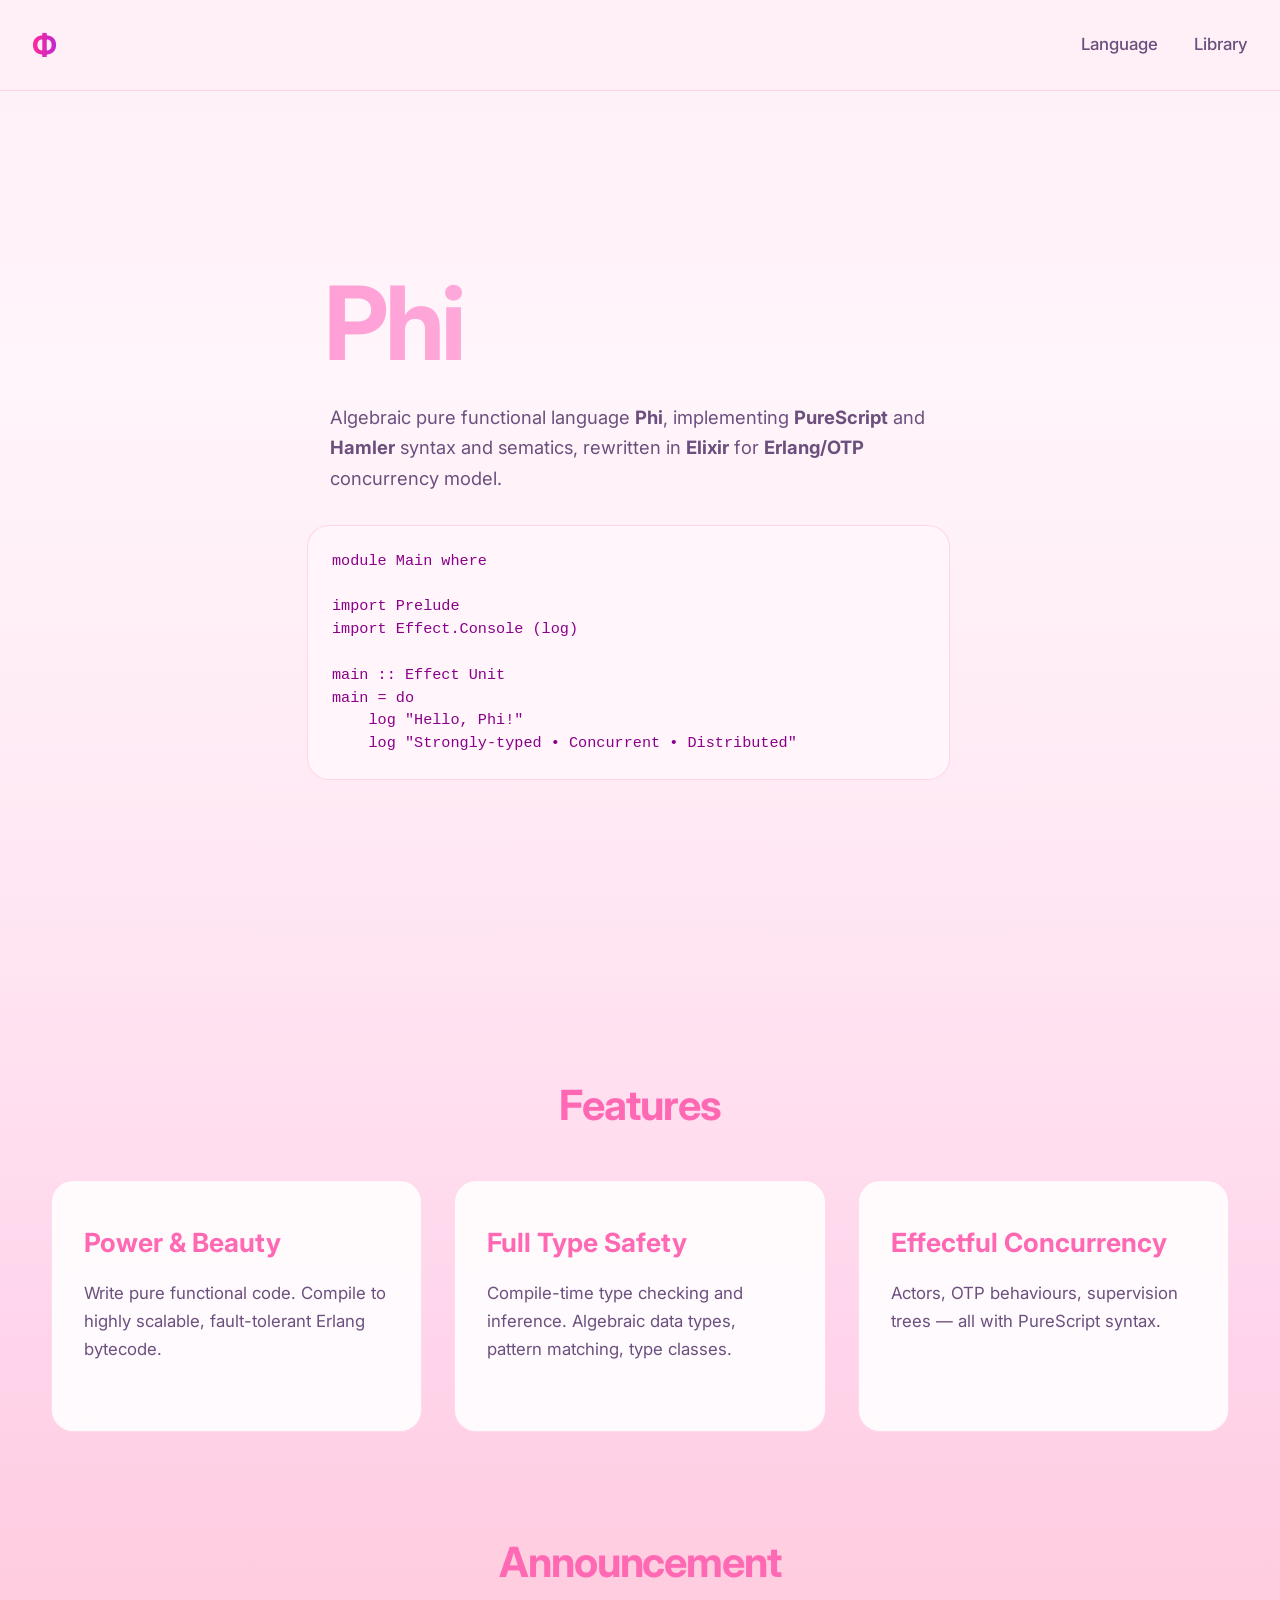
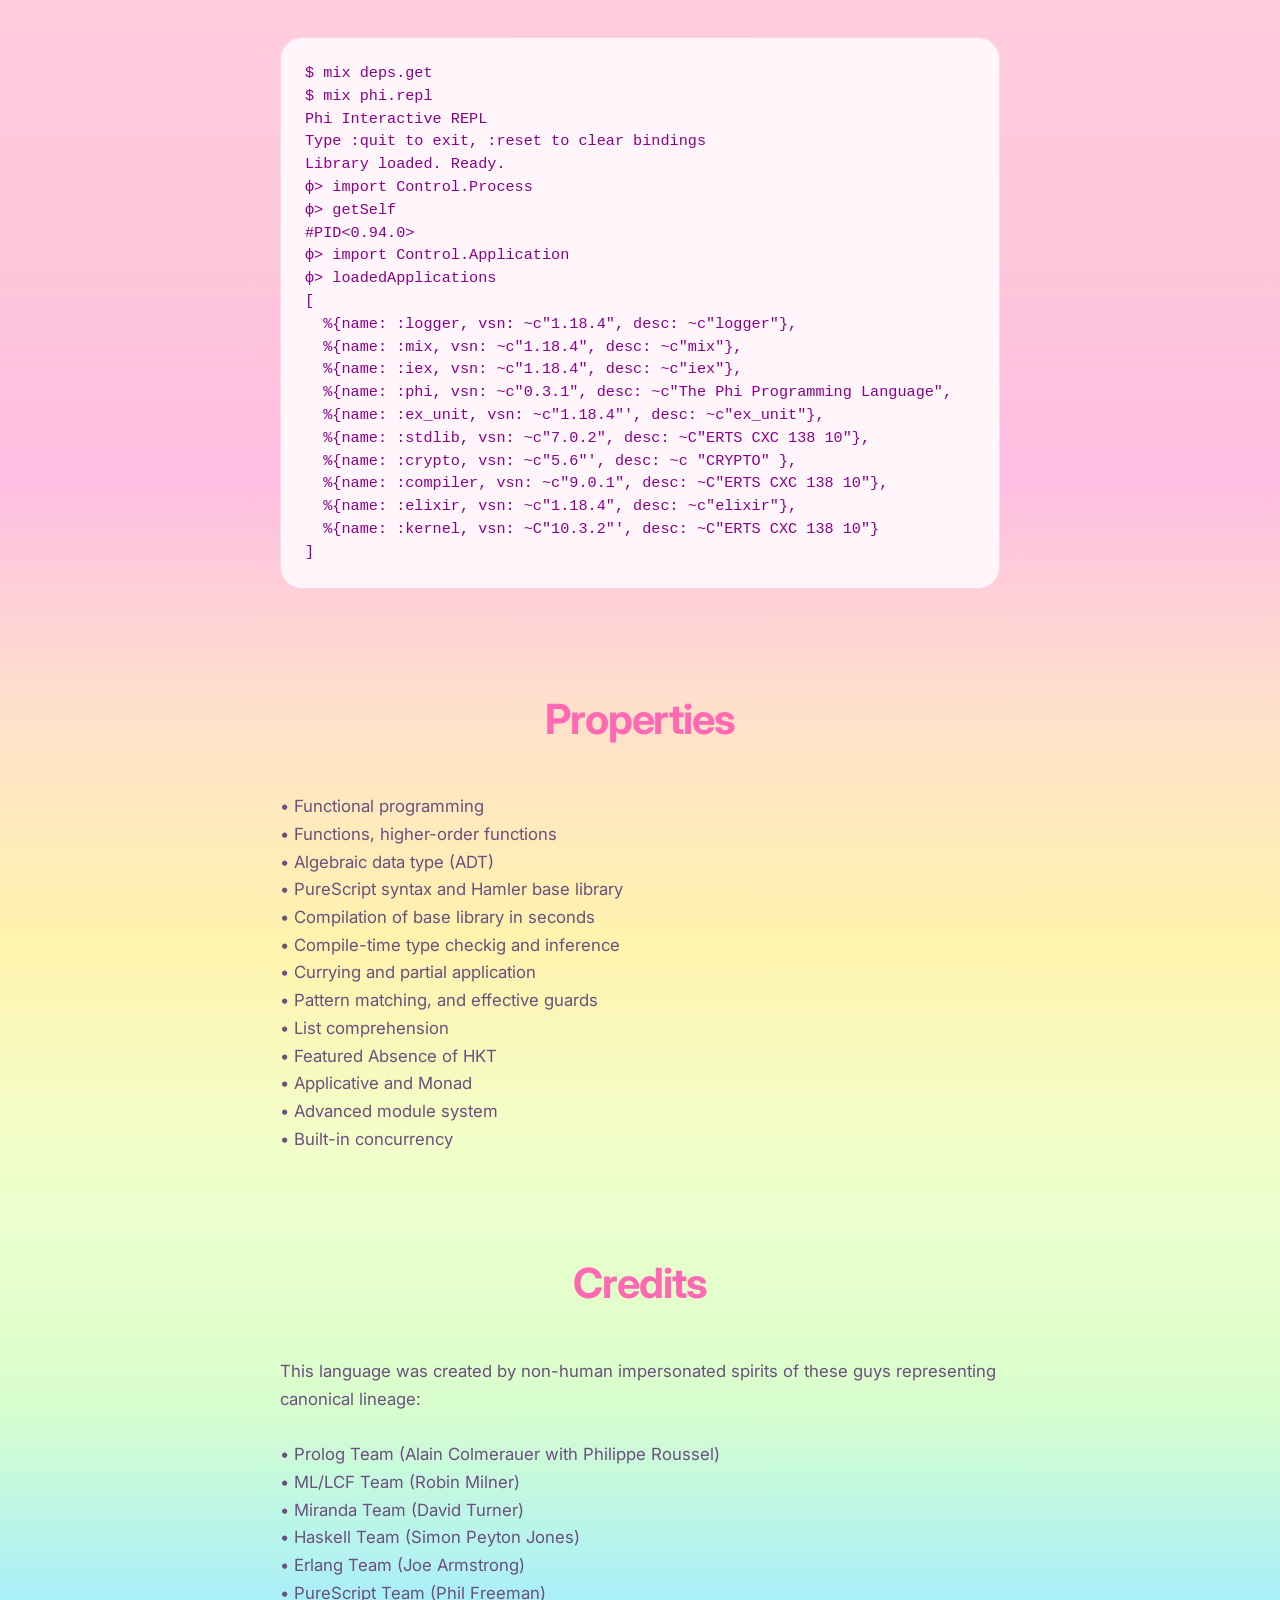
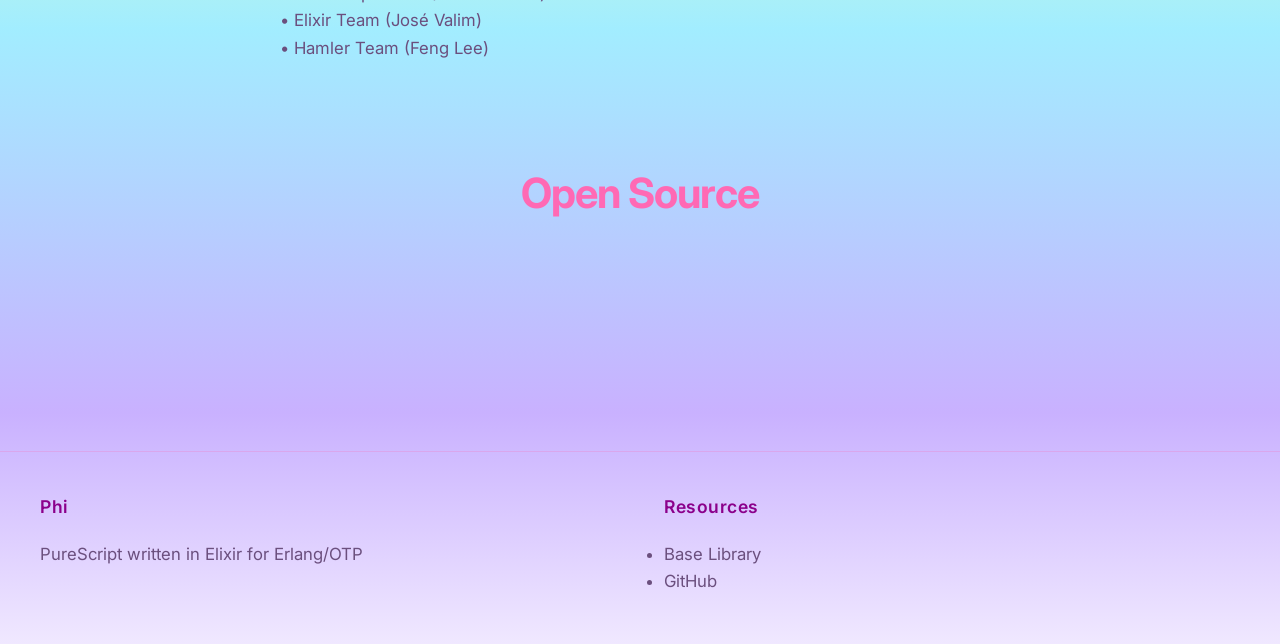
==== docs/index.html @ 0da4ea8a "Update docs" ====
<!DOCTYPE html>
<html lang="en">
<head>
    <meta charset="UTF-8">
    <meta name="viewport" content="width=device-width, initial-scale=1.0">
    <title>Φ — Native PureScript for Erlang VM</title>
    <link rel="stylesheet" href="index.css?v=5">
</head>
<body>
    <nav class="sticky">
        <div class="nav-container">
            <a href="index.html" class="logo">Ф</a>
            <ul class="nav-links">
                <li><a href="index.html">Language</a></li>
                <li><a href="library.html">Library</a></li>
            </ul>
        </div>
    </nav>

    <header>
        <div class="hero-content">
            <h1>Phi</h1>
            <p class="hero-subtitle">Algebraic pure functional language <b>Phi</b>,
            implementing <b>PureScript</b> and <b>Hamler</b> syntax and sematics,
            rewritten in <b>Elixir</b> for <b>Erlang/OTP</b> concurrency model.
             <!--Алгебраїчна чиста функціональна мова програмування Phi, яка реалізує синтаксис і семантику PureScript,
                                     написана на Elixir для телекомунікаційної платформи <b>Erlang</b>.--></p>
            <div style="float:inline;align:center;margin-left:-23px;" class="code-snippet">module Main where

import Prelude
import Effect.Console (log)

main :: Effect Unit
main = do
    log "Hello, Phi!"
    log "Strongly-typed • Concurrent • Distributed"</div>
        </div>
        </div>
    </header>

    <main>
        <section>
            <h2>Features</h2>
            <div class="product-grid">
                <div class="product-card">
                    <h3>Power &amp; Beauty</h3>
                    <p>Write pure functional code. Compile to highly scalable, fault-tolerant Erlang bytecode.</p>
                </div>
                <div class="product-card">
                    <h3>Full Type Safety</h3>
                    <p>Compile-time type checking and inference. Algebraic data types, pattern matching, type classes.</p>
                </div>
                <div class="product-card">
                    <h3>Effectful Concurrency</h3>
                    <p>Actors, OTP behaviours, supervision trees — all with PureScript syntax.</p>
                </div>
            </div>
        </section>

        <section>
            <h2>Announcement</h2>
            <div style="max-width:720px;margin:0 auto;">
                <pre class="code-snippet">
$ mix deps.get
$ mix phi.repl
Phi Interactive REPL
Type :quit to exit, :reset to clear bindings
Library loaded. Ready.
ф> import Control.Process
ф> getSelf
#PID&lt;0.94.0&gt;
ф> import Control.Application
ф> loadedApplications
[
  %{name: :logger, vsn: ~c"1.18.4", desc: ~c"logger"},
  %{name: :mix, vsn: ~c"1.18.4", desc: ~c"mix"},
  %{name: :iex, vsn: ~c"1.18.4", desc: ~c"iex"},
  %{name: :phi, vsn: ~c"0.3.1", desc: ~c"The Phi Programming Language",
  %{name: :ex_unit, vsn: ~c"1.18.4"', desc: ~c"ex_unit"},
  %{name: :stdlib, vsn: ~c"7.0.2", desc: ~C"ERTS CXC 138 10"},
  %{name: :crypto, vsn: ~c"5.6"', desc: ~c "CRYPTO" },
  %{name: :compiler, vsn: ~c"9.0.1", desc: ~C"ERTS CXC 138 10"},
  %{name: :elixir, vsn: ~c"1.18.4", desc: ~c"elixir"},
  %{name: :kernel, vsn: ~C"10.3.2"', desc: ~C"ERTS CXC 138 10"}
]
</pre>
            </div>
        </section>
        <section>
            <h2>Properties</h2>
            <div style="max-width:720px;margin:0 auto;">
• Functional programming<br>
• Functions, higher-order functions<br>
• Algebraic data type (ADT)<br>
• PureScript syntax and Hamler base library<br>
• Compilation of base library in seconds<br>
• Compile-time type checkig and inference<br>
• Currying and partial application<br>
• Pattern matching, and effective guards<br>
• List comprehension<br>
• Featured Absence of HKT<br>
• Applicative and Monad<br>
• Advanced module system<br>
• Built-in concurrency<br>
            </div>
        </section>

        <section>
            <h2>Credits</h2>
            <div style="max-width:720px;margin:0 auto;">
This language was created by non-human impersonated spirits of these guys representing canonical lineage:<br><br>

• Prolog Team (Alain Colmerauer with Philippe Roussel)<br>
• ML/LCF Team (Robin Milner)<br>
• Miranda Team (David Turner)<br>
• Haskell Team (Simon Peyton Jones)<br>
• Erlang Team (Joe Armstrong)<br>
• PureScript Team (Phil Freeman)<br>
• Elixir Team (José Valim)<br>
• Hamler Team (Feng Lee)<br>
</div>

        </section>

    <section class="section-standards">
        <h2>Open Source</h2>
        <center>
          <a href="https://github.com/synrc/phi">
         </center>
    </section>

    </main>

    <footer>
        <div class="footer-columns">
            <div>
                <h4>Phi</h4>
                <p>PureScript written in Elixir for Erlang/OTP</p>
            </div>
            <div>
                <h4>Resources</h4>
                <ul>
                    <li><a href="library.html">Base Library</a></li>
                    <li><a href="https://github.com/iho/phi">GitHub</a></li>
                </ul>
            </div>
        </div>
    </footer>
</body>
</html>
---- docs/index.css ----
/* index.css - Barbie x Unicorn Light Premium Theme + Rainbow Beam Animation on H1 for Phi */
/* Pastel rainbow smoothness, consistent Barbie-pink-magenta-lavender-mint flow, dreamy glassmorphism */

@import url('https://fonts.googleapis.com/css2?family=Inter:wght@400;500;600;700&display=swap');

:root {
    --bg-start:      #fff0f8;     /* soft blush pink */
    --bg-end:        #f0e8ff;     /* very light lavender */
    --surface:       #ffffff;
    --surface2:      rgba(255, 255, 255, 0.88);
    --text:          DarkSlateGray;          /* deep plum for contrast */
    --text-secondary:#6b4f7e;          /* muted lavender-gray */
    --accent:        DarkMagenta;          /* hot but pastel Barbie pink */
    --accent-dark:   #e0117f;          /* deeper magenta-pink */
    --accent-glow:   rgba(255, 93, 162, 0.35);
    --rainbow-pink:  #ff9fd6;
    --rainbow-peach: #febde2;
    --rainbow-yellow:#fff3ad;
    --rainbow-mint:  #bcffbc;
    --rainbow-cyan:  #a2edff;
    --rainbow-lav:   #c9b1ff;
    --border:        rgba(255, 93, 162, 0.20);
    --radius:        22px;
}

* {
    margin: 0;
    padding: 0;
    box-sizing: border-box;
}

body {
    font-family: 'Inter', system-ui, -apple-system, BlinkMacSystemFont, sans-serif;
    /* Smooth pastel rainbow – many stops for buttery transitions */
    background: linear-gradient(
        to bottom,
        var(--bg-start)           0%,
        #fff5fa               10%,
        #ffebf5               20%,
        #ffe0f0               28%,
        #ffd4eb               35%,     /* strong pink */
        #ffccde               42%,
        #fec7d9               48%,
        #febde2               54%,     /* peach-pink */
        #ffe0cc               60%,
        #fff3ad               66%,     /* soft sunny yellow */
        #f0ffcc               72%,
        #d9ffcc               78%,     /* mint green */
        #a2edff               84%,     /* dreamy cyan */
        #c9b1ff               94%,     /* soft lavender */
        var(--bg-end)        100%
    );
    color: var(--text-secondary);
    line-height: 1.65;
    font-size: 1.05rem;
    overflow-x: hidden;
    min-height: 100vh;
}

/* NAV */
nav.sticky {
    position: sticky;
    top: 0;
    z-index: 1000;
    background: rgba(255, 240, 248, 0.92);
    backdrop-filter: blur(20px);
    border-bottom: 1px solid var(--border);
}

.nav-links {
    display: flex;
    gap: 2.25rem;
    list-style: none;
}

.nav-links a {
    color: var(--text-secondary);
    text-decoration: none;
    font-weight: 500;
    transition: color 0.3s;
}

.nav-links a:hover {
    color: RosyBrown;
}


.nav-container {
    max-width: 1380px;
    margin: 0 auto;
    display: flex;
    align-items: center;
    justify-content: space-between;
    padding: 1.25rem 2rem;
}

.logo {
    font-weight: 700;
    font-size: 1.9rem;
    letter-spacing: -0.02em;
    background: linear-gradient(90deg, #ff2d95, #c026d3);
    -webkit-background-clip: text;
    background-clip: text;
    -webkit-text-fill-color: transparent;
    text-decoration: none;
    transition: all 0.3s;
}

.logo:hover {
    color: var(--accent);
}

/* HERO */
header {
    min-height: 100vh;
    display: flex;
    align-items: center;
    position: relative;
    overflow: hidden;
    background: transparent;
}


.hero-content {
    max-width: 1280px;
    margin: 0 auto;
    padding: 0 2rem;
    position: relative;
    z-index: 2;
}

.hero-content h1 {
    font-size: clamp(3.5rem, 8vw, 6.5rem);
    font-weight: 700;
    line-height: 1.05;
    letter-spacing: -0.04em;
    margin-bottom: 1.5rem;
    margin-left: -6px;
    background: linear-gradient(90deg,
        var(--rainbow-pink) 0%,   var(--rainbow-peach) 14%,
        #fff3ad             28%,  var(--rainbow-mint) 42%,
        var(--rainbow-cyan) 56%,  var(--rainbow-lav)  70%,
        #ff9fd6             84%,  var(--rainbow-pink) 100%);
    background-size: 520% 100%;
    -webkit-background-clip: text;
    background-clip: text;
    -webkit-text-fill-color: transparent;
    
    animation: rainbowBeam 4.2s cubic-bezier(0.23, 1, 0.32, 1) forwards;
}

.hero-content h1:hover {
    animation: rainbowBeam 3.6s cubic-bezier(0.23, 1, 0.32, 1) forwards;
    text-shadow: 0 0 80px HotPink;
}

section > div > p {
   padding-top: 25px;
}

@keyframes rainbowBeam {
    0%   { background-position: -90% 90%; }
    50%  { background-position: 0% -90%; }
}

.hero-subtitle {
    font-size: 1.15rem;
    max-width: 620px;
    color: var(--text-secondary);
    font-weight: 400;
}

/* SECTIONS */
main {
    max-width: 1380px;
    margin: 0 auto;
    padding: 5rem clamp(1.5rem, 4vw, 5rem) 8rem;
    background: transparent;
}

section {
    margin-bottom: 6rem;
}

h2 {
    font-size: 2.6rem;
    font-weight: 700;
    letter-spacing: -0.025em;
    margin-bottom: 2.5rem;
    text-align: center;
    color: HotPink;
}

/* PRODUCT / PACKAGE GRID */
.package-grid, .product-grid {
    display: grid;
    grid-template-columns: repeat(auto-fit, minmax(340px, 1fr));
    gap: 2rem;
}

.product-card, .package-card {
    background: var(--surface2);
    border: 1px solid var(--border);
    border-radius: var(--radius);
    padding: 2.5rem 2rem;
    transition: all 0.4s cubic-bezier(0.23, 1, 0.32, 1);
    backdrop-filter: blur(12px);
}

.product-card:hover, .package-card:hover {
    transform: translateY(-16px);
    border-color: var(--accent);
    box-shadow: 0 30px 60px -15px rgba(0, 245, 196, 0.25);
}

.package-card h3, .product-card h3 {
    font-size: 1.65rem;
    margin-bottom: 1rem;
    color: HotPink;
}

.package-card p, .product-card p {
    color: var(--text-secondary);
    margin-bottom: 1.75rem;
    font-size: 1.05rem;
}

/* CARDS */

.package-cards-grid {
    display: grid;
    grid-template-columns: repeat(auto-fit, minmax(360px, 1fr));
    gap: 2rem 2.4rem;
}

.package-card {
    background: var(--surface2);
    border: 1px solid var(--border);
    border-radius: 18px;
    padding: 1.6rem 1.9rem;
    backdrop-filter: blur(14px);
    transition: all 0.32s ease;
    box-shadow: 0 10px 28px -8px rgba(0,0,0,0.5);
}

.package-card:hover {
    transform: translateY(-6px);
    border-color: var(--accent);
    box-shadow: 0 18px 40px -12px rgba(0,245,196,0.22);
}

.package-card h3 {
    font-size: 1.68rem;
    font-weight: 700;
    margin: 0 0 1rem;
    color: HotPink;
}

.package-card hr {
    border: none;
    border-top: 1px solid rgba(255,255,255,0.08);
    margin: 0.8rem 0 1.1rem;
}

.package-card ul {
    list-style: none;
    padding: 0;
    margin: 0;
    font-size: 1.03rem;
    line-height: 1.6;
}

.package-card li {
    margin: 0.28rem 0;
}

.package-card a {
    color: var(--text-secondary);
    text-decoration: none;
    transition: color 0.22s ease, padding-left 0.22s ease;
}

.package-card a:hover {
    color: var(--accent);
    padding-left: 0.5rem;
}



/* CODE SNIPPET – now uses consistent accent family */
.code-snippet {
    background: #fff5fa;
    border: 1px solid var(--border);
    border-radius: var(--radius);
    padding: 1.5rem;
    font-family: ui-monospace, 'Cascadia Mono', 'Segoe UI Mono', monospace;
    font-size: 0.95rem;
    line-height: 1.5;
    overflow-x: auto;
    color: var(--accent);
    margin: 2rem 0;
    white-space: pre;
}

.library-index {
    padding: 100px;
}

/* LIBRARY INDEX – rainbow text matches hero */
.library-index h1 {
    font-size: clamp(3.2rem, 7vw, 5.4rem);
    font-weight: 700;
    line-height: 1.05;
    letter-spacing: -0.035em;
    text-align: center;
    margin: 0 0 4.2rem;
    background: linear-gradient(90deg,
        var(--rainbow-pink) 0%,   var(--rainbow-peach) 14%,
        #fff3ad             28%,  var(--rainbow-mint) 42%,
        var(--rainbow-cyan) 56%,  var(--rainbow-lav)  70%,
        #ff9fd6             84%,  var(--rainbow-pink) 100%);
    background-size: 520% 100%;
    -webkit-background-clip: text;
    background-clip: text;
    -webkit-text-fill-color: transparent;
    animation: rainbowBeam 4.2s cubic-bezier(0.23, 1, 0.32, 1) forwards;
}

.library-index h1:hover {
    text-shadow: 0 0 45px var(--accent-glow);
}



/* FOOTER */
footer {
    background: linear-gradient(to bottom, #c9b1ff 50%);
    border-top: 1px solid var(--border);
    padding: 2.5rem clamp(2.5rem, 4vw, 1rem) 3rem;
}

.footer-columns {
    max-width: 1380px;
    margin: 0 auto;
    display: grid;
    grid-template-columns: repeat(auto-fit, minmax(220px, 1fr));
    gap: 3rem;
}

.footer-columns h4 {
    font-size: 1.1rem;
    margin-bottom: 1.2rem;
    color: var(--accent);
    font-weight: 600;
    letter-spacing: 0.5px;
}

.footer-columns a {
    color: var(--text-secondary);
    text-decoration: none;
    transition: color 0.3s;
}

.footer-columns a:hover {
    color: var(--accent);
}

/* RESPONSIVE */
@media (max-width: 860px) {
    .package-cards-grid { gap: 1.8rem 2rem; }
    .package-card { padding: 1.5rem 1.7rem; }
}

@media (max-width: 768px) {
    .nav-container { padding: 1rem 1.5rem; }
    .nav-links { gap: 1.5rem; }
    main { padding: 3.5rem 1.5rem 6rem; }
    h2 { font-size: 2.15rem; }
}

@media (max-width: 620px) {
    .library-index { padding: 2.5rem 1rem 5rem; }
    .library-index h1 { margin-bottom: 3.2rem; font-size: clamp(2.6rem, 9vw, 4rem); }
}
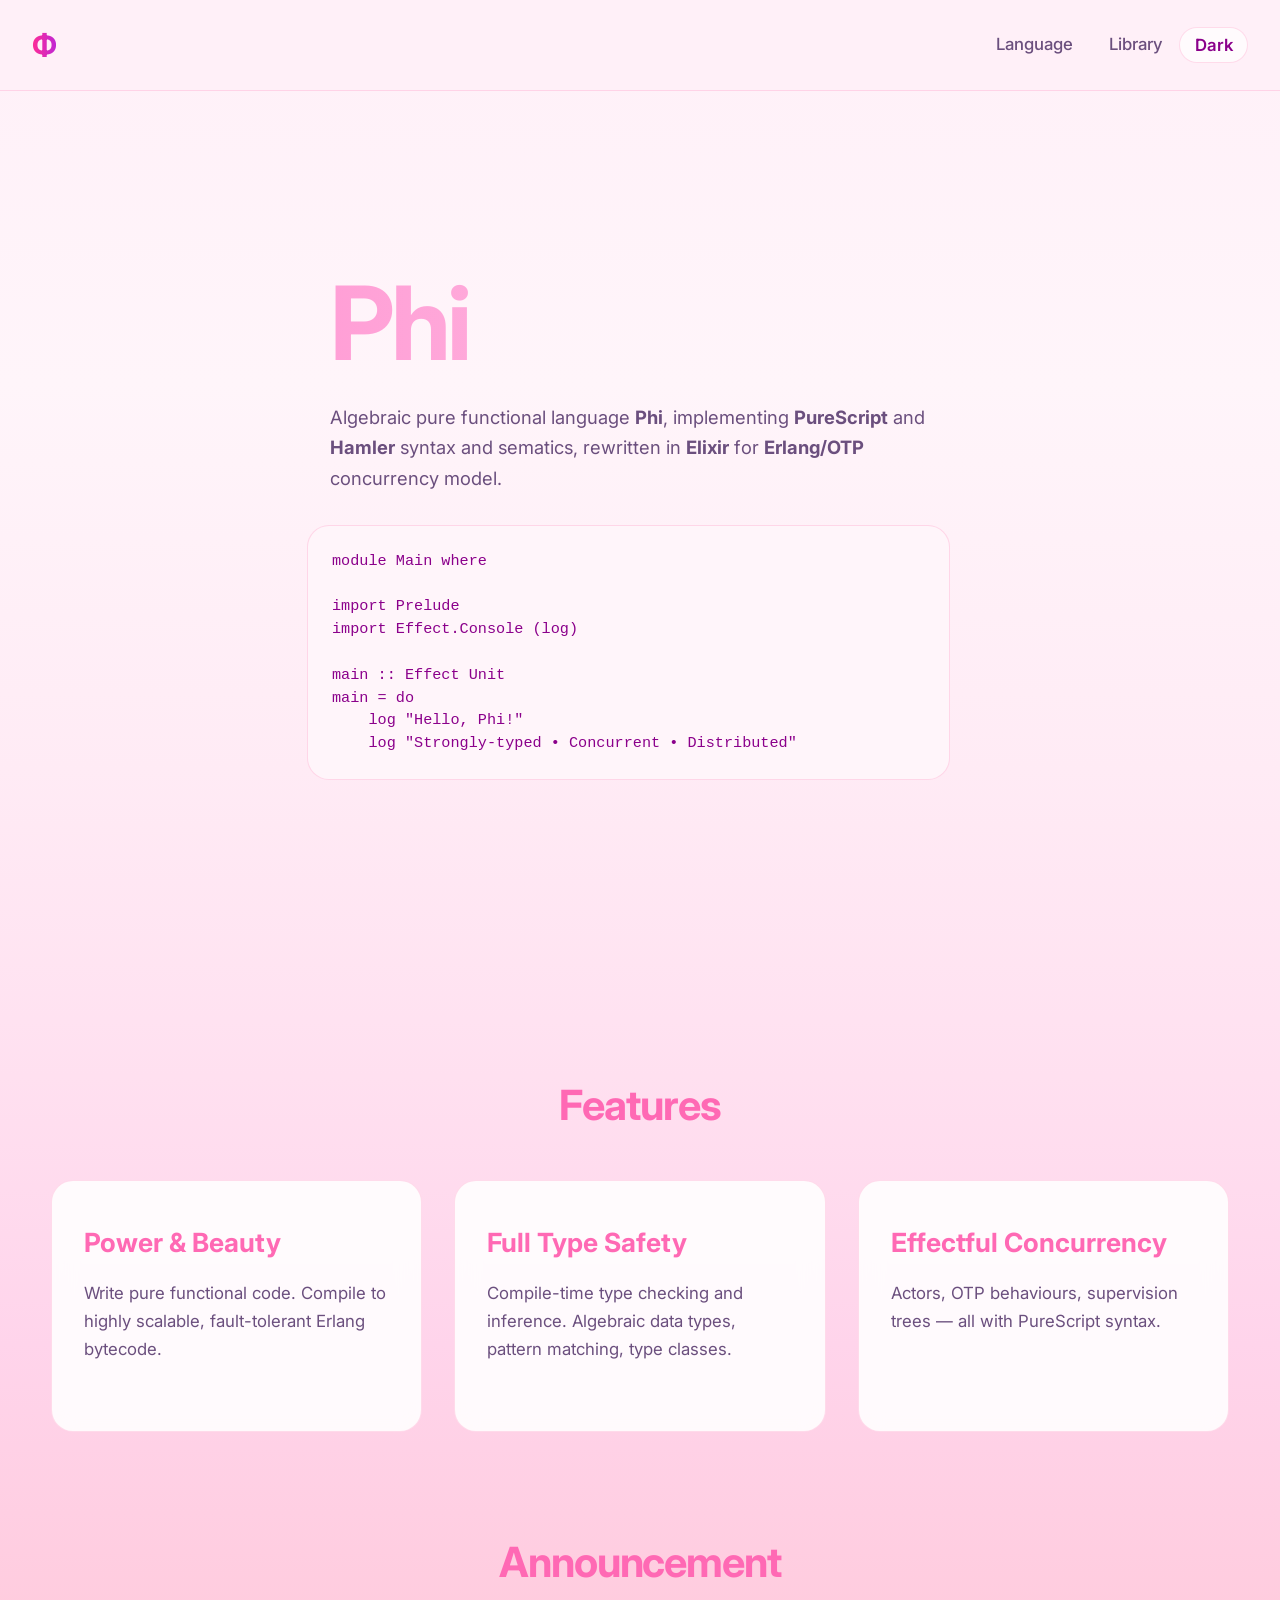
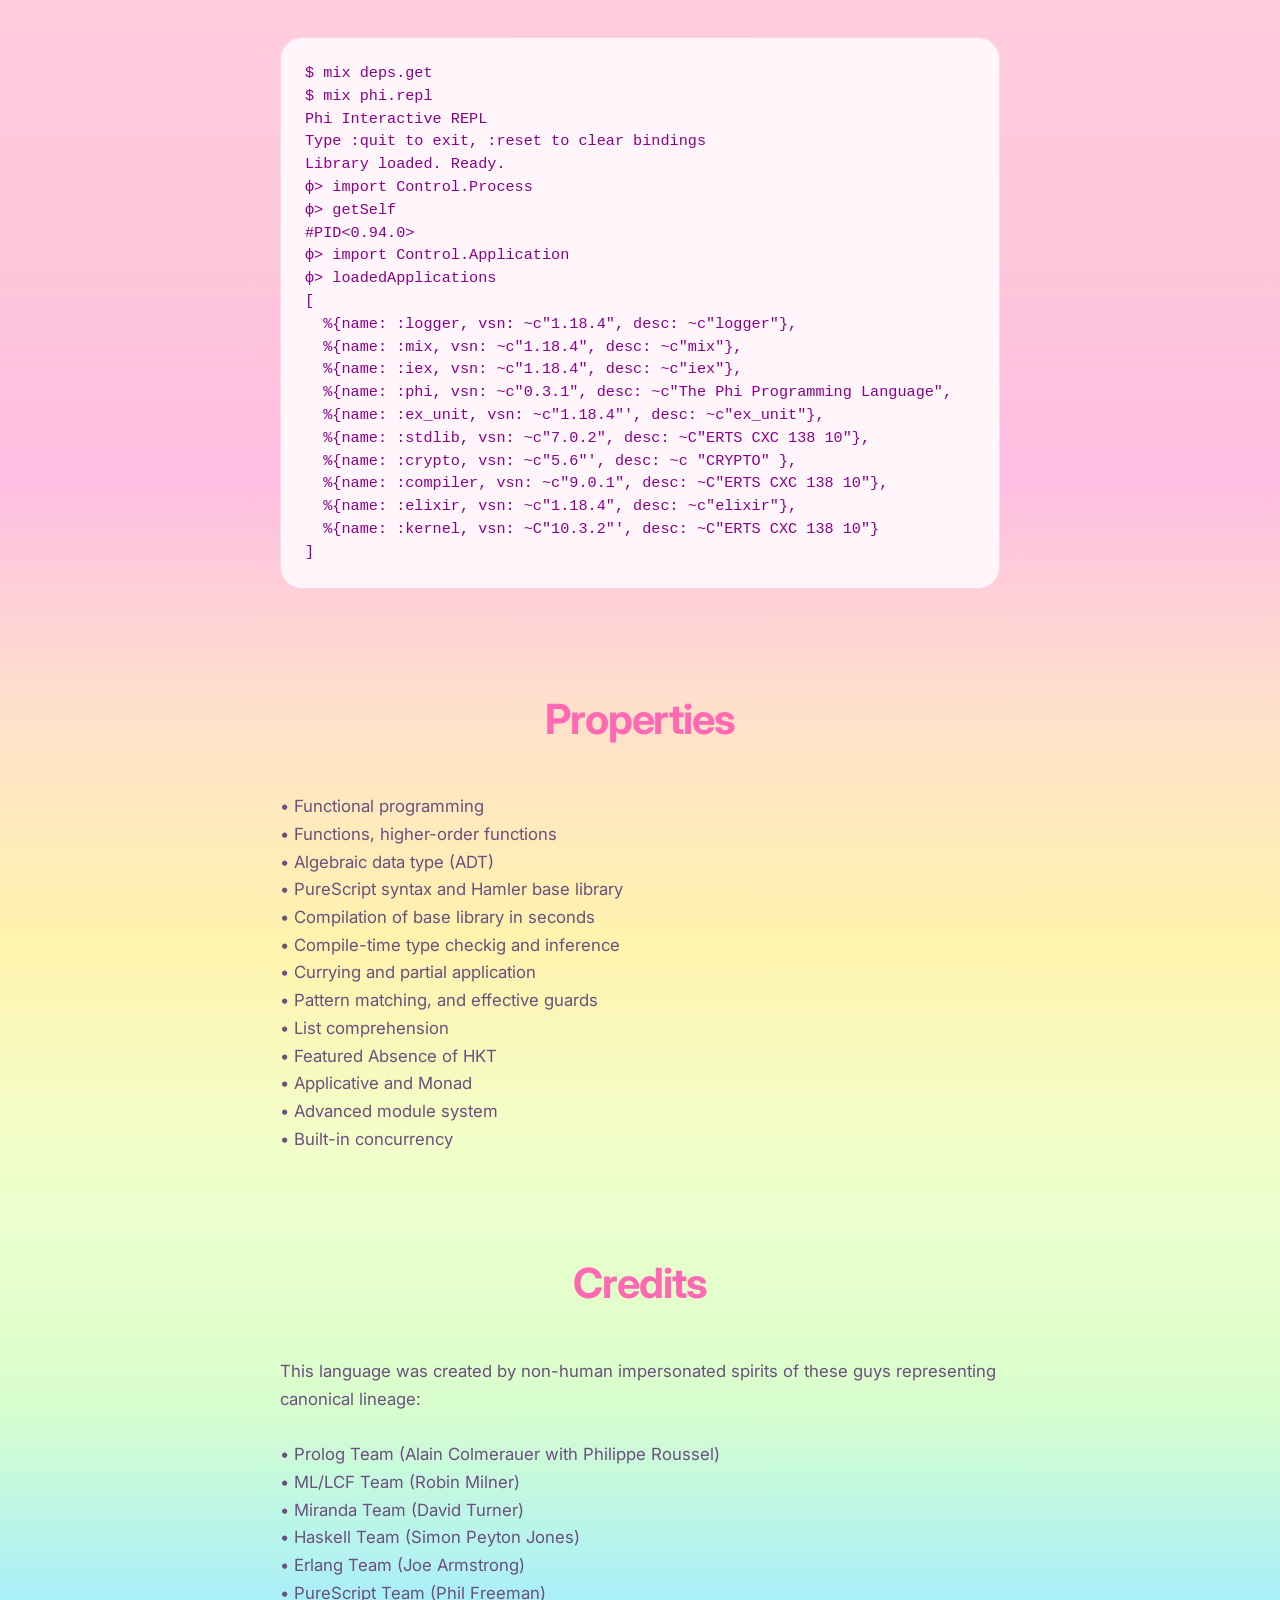
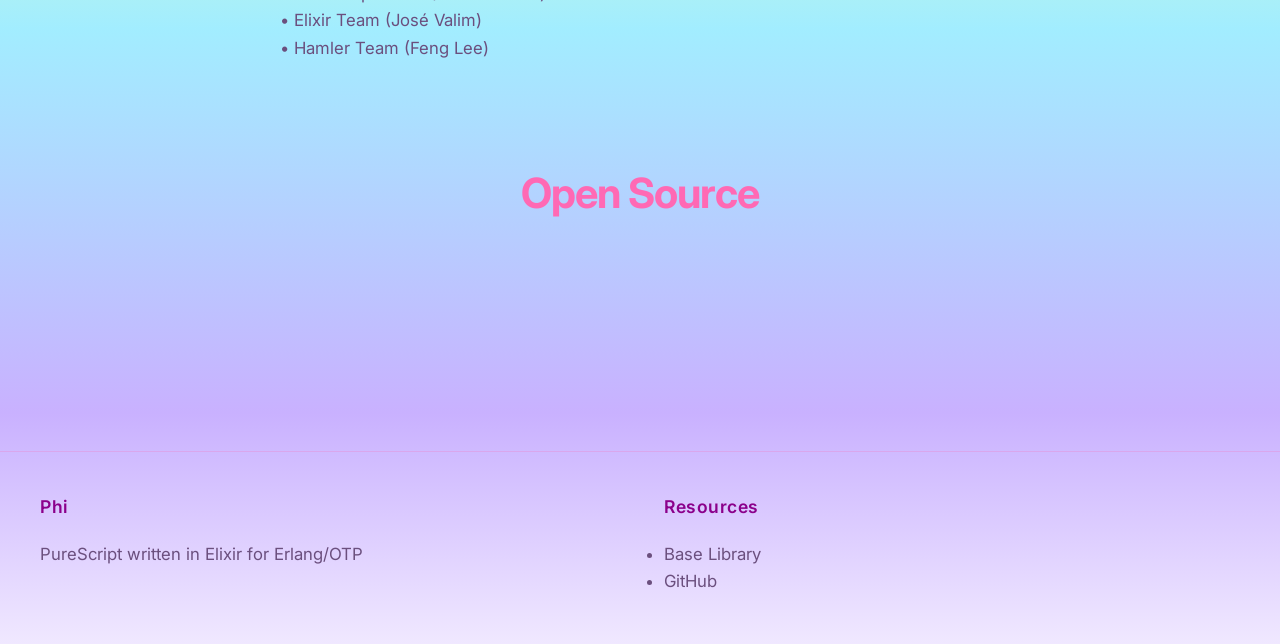
==== commit 8779e061: "Add theme switcher" ====
--- a/docs/index.html
+++ b/docs/index.html
@@ -4,16 +4,34 @@
     <meta charset="UTF-8">
     <meta name="viewport" content="width=device-width, initial-scale=1.0">
     <title>Φ — Native PureScript for Erlang VM</title>
-    <link rel="stylesheet" href="index.css?v=5">
+    <script>
+        (function () {
+            var storedTheme = localStorage.getItem('phi-docs-theme');
+            var systemPrefersDark = window.matchMedia && window.matchMedia('(prefers-color-scheme: dark)').matches;
+            var theme = storedTheme || (systemPrefersDark ? 'dark' : 'light');
+            document.documentElement.setAttribute('data-theme', theme);
+        }());
+    </script>
+    <link id="theme-stylesheet" rel="stylesheet" href="index-light.css?v=6">
+    <script>
+        (function () {
+            var theme = document.documentElement.getAttribute('data-theme');
+            var stylesheet = document.getElementById('theme-stylesheet');
+            stylesheet.setAttribute('href', theme === 'dark' ? 'index-black.css?v=6' : 'index-light.css?v=6');
+        }());
+    </script>
 </head>
 <body>
     <nav class="sticky">
         <div class="nav-container">
             <a href="index.html" class="logo">Ф</a>
-            <ul class="nav-links">
-                <li><a href="index.html">Language</a></li>
-                <li><a href="library.html">Library</a></li>
-            </ul>
+            <div class="nav-actions">
+                <ul class="nav-links">
+                    <li><a href="index.html">Language</a></li>
+                    <li><a href="library.html">Library</a></li>
+                </ul>
+                <button id="theme-toggle" class="theme-toggle" type="button" aria-label="Toggle color theme">Dark</button>
+            </div>
         </div>
     </nav>
 
@@ -24,8 +42,8 @@
             implementing <b>PureScript</b> and <b>Hamler</b> syntax and sematics,
             rewritten in <b>Elixir</b> for <b>Erlang/OTP</b> concurrency model.
              <!--Алгебраїчна чиста функціональна мова програмування Phi, яка реалізує синтаксис і семантику PureScript,
-                                     написана на Elixir для телекомунікаційної платформи <b>Erlang</b>.--></p>
-            <div style="float:inline;align:center;margin-left:-23px;" class="code-snippet">module Main where
+                                    написана на Elixir для телекомунікаційної платформи <b>Erlang</b>.--></p>
+            <div style="margin-left:-23px;" class="code-snippet">module Main where
 
 import Prelude
 import Effect.Console (log)
@@ -146,5 +164,47 @@
             </div>
         </div>
     </footer>
+    <script>
+        (function () {
+            var stylesheet = document.getElementById('theme-stylesheet');
+            var toggle = document.getElementById('theme-toggle');
+            var mediaQuery = window.matchMedia ? window.matchMedia('(prefers-color-scheme: dark)') : null;
+
+            function themeHref(theme) {
+                return theme === 'dark' ? 'index-black.css?v=6' : 'index-light.css?v=6';
+            }
+
+            function resolvedTheme() {
+                var storedTheme = localStorage.getItem('phi-docs-theme');
+                if (storedTheme === 'light' || storedTheme === 'dark') {
+                    return storedTheme;
+                }
+                return mediaQuery && mediaQuery.matches ? 'dark' : 'light';
+            }
+
+            function applyTheme(theme) {
+                document.documentElement.setAttribute('data-theme', theme);
+                stylesheet.setAttribute('href', themeHref(theme));
+                toggle.textContent = theme === 'dark' ? 'Light' : 'Dark';
+                toggle.setAttribute('aria-label', 'Switch to ' + (theme === 'dark' ? 'light' : 'dark') + ' theme');
+            }
+
+            applyTheme(resolvedTheme());
+
+            toggle.addEventListener('click', function () {
+                var nextTheme = document.documentElement.getAttribute('data-theme') === 'dark' ? 'light' : 'dark';
+                localStorage.setItem('phi-docs-theme', nextTheme);
+                applyTheme(nextTheme);
+            });
+
+            if (mediaQuery) {
+                mediaQuery.addEventListener('change', function () {
+                    if (!localStorage.getItem('phi-docs-theme')) {
+                        applyTheme(resolvedTheme());
+                    }
+                });
+            }
+        }());
+    </script>
 </body>
 </html>
--- a/docs/index-light.css
+++ b/docs/index-light.css
@@ -0,0 +1,414 @@
+/* index.css - Barbie x Unicorn Light Premium Theme + Rainbow Beam Animation on H1 for Phi */
+/* Pastel rainbow smoothness, consistent Barbie-pink-magenta-lavender-mint flow, dreamy glassmorphism */
+
+@import url('https://fonts.googleapis.com/css2?family=Inter:wght@400;500;600;700&display=swap');
+
+:root {
+    --bg-start:      #fff0f8;     /* soft blush pink */
+    --bg-end:        #f0e8ff;     /* very light lavender */
+    --surface:       #ffffff;
+    --surface2:      rgba(255, 255, 255, 0.88);
+    --text:          DarkSlateGray;          /* deep plum for contrast */
+    --text-secondary:#6b4f7e;          /* muted lavender-gray */
+    --accent:        DarkMagenta;          /* hot but pastel Barbie pink */
+    --accent-dark:   #e0117f;          /* deeper magenta-pink */
+    --accent-glow:   rgba(255, 93, 162, 0.35);
+    --rainbow-pink:  #ff9fd6;
+    --rainbow-peach: #febde2;
+    --rainbow-yellow:#fff3ad;
+    --rainbow-mint:  #bcffbc;
+    --rainbow-cyan:  #a2edff;
+    --rainbow-lav:   #c9b1ff;
+    --border:        rgba(255, 93, 162, 0.20);
+    --radius:        22px;
+}
+
+* {
+    margin: 0;
+    padding: 0;
+    box-sizing: border-box;
+}
+
+body {
+    font-family: 'Inter', system-ui, -apple-system, BlinkMacSystemFont, sans-serif;
+    /* Smooth pastel rainbow – many stops for buttery transitions */
+    background: linear-gradient(
+        to bottom,
+        var(--bg-start)           0%,
+        #fff5fa               10%,
+        #ffebf5               20%,
+        #ffe0f0               28%,
+        #ffd4eb               35%,     /* strong pink */
+        #ffccde               42%,
+        #fec7d9               48%,
+        #febde2               54%,     /* peach-pink */
+        #ffe0cc               60%,
+        #fff3ad               66%,     /* soft sunny yellow */
+        #f0ffcc               72%,
+        #d9ffcc               78%,     /* mint green */
+        #a2edff               84%,     /* dreamy cyan */
+        #c9b1ff               94%,     /* soft lavender */
+        var(--bg-end)        100%
+    );
+    color: var(--text-secondary);
+    line-height: 1.65;
+    font-size: 1.05rem;
+    overflow-x: hidden;
+    min-height: 100vh;
+}
+
+/* NAV */
+nav.sticky {
+    position: sticky;
+    top: 0;
+    z-index: 1000;
+    background: rgba(255, 240, 248, 0.92);
+    backdrop-filter: blur(20px);
+    border-bottom: 1px solid var(--border);
+}
+
+.nav-links {
+    display: flex;
+    gap: 2.25rem;
+    list-style: none;
+}
+
+.nav-links a {
+    color: var(--text-secondary);
+    text-decoration: none;
+    font-weight: 500;
+    transition: color 0.3s;
+}
+
+.nav-links a:hover {
+    color: RosyBrown;
+}
+
+.nav-actions {
+    display: flex;
+    align-items: center;
+    gap: 1rem;
+}
+
+.nav-container {
+    max-width: 1380px;
+    margin: 0 auto;
+    display: flex;
+    align-items: center;
+    justify-content: space-between;
+    padding: 1.25rem 2rem;
+}
+
+.logo {
+    font-weight: 700;
+    font-size: 1.9rem;
+    letter-spacing: -0.02em;
+    background: linear-gradient(90deg, #ff2d95, #c026d3);
+    -webkit-background-clip: text;
+    background-clip: text;
+    -webkit-text-fill-color: transparent;
+    text-decoration: none;
+    transition: all 0.3s;
+}
+
+.logo:hover {
+    color: var(--accent);
+}
+
+.theme-toggle {
+    appearance: none;
+    border: 1px solid var(--border);
+    background: rgba(255, 255, 255, 0.72);
+    color: var(--accent);
+    border-radius: 999px;
+    padding: 0.55rem 0.9rem;
+    font: inherit;
+    font-weight: 600;
+    line-height: 1;
+    cursor: pointer;
+    transition: background 0.25s ease, border-color 0.25s ease, transform 0.25s ease;
+}
+
+.theme-toggle:hover {
+    border-color: var(--accent);
+    background: #fff5fa;
+    transform: translateY(-1px);
+}
+
+.theme-toggle:focus-visible {
+    outline: 2px solid var(--accent);
+    outline-offset: 2px;
+}
+
+/* HERO */
+header {
+    min-height: 100vh;
+    display: flex;
+    align-items: center;
+    position: relative;
+    overflow: hidden;
+    background: transparent;
+}
+
+
+.hero-content {
+    max-width: 1280px;
+    margin: 0 auto;
+    padding: 0 2rem;
+    position: relative;
+    z-index: 2;
+}
+
+.hero-content h1 {
+    font-size: clamp(3.5rem, 8vw, 6.5rem);
+    font-weight: 700;
+    line-height: 1.05;
+    letter-spacing: -0.04em;
+    margin-bottom: 1.5rem;
+    
+    background: linear-gradient(90deg,
+        var(--rainbow-pink) 0%,   var(--rainbow-peach) 14%,
+        #fff3ad             28%,  var(--rainbow-mint) 42%,
+        var(--rainbow-cyan) 56%,  var(--rainbow-lav)  70%,
+        #ff9fd6             84%,  var(--rainbow-pink) 100%);
+    background-size: 520% 100%;
+    -webkit-background-clip: text;
+    background-clip: text;
+    -webkit-text-fill-color: transparent;
+    
+    animation: rainbowBeam 4.2s cubic-bezier(0.23, 1, 0.32, 1) forwards;
+}
+
+.hero-content h1:hover {
+    animation: rainbowBeam 3.6s cubic-bezier(0.23, 1, 0.32, 1) forwards;
+    text-shadow: 0 0 80px HotPink;
+}
+
+@keyframes rainbowBeam {
+    0%   { background-position: -90% 90%; }
+    50%  { background-position: 0% -90%; }
+}
+
+.hero-subtitle {
+    font-size: 1.15rem;
+    max-width: 620px;
+    color: var(--text-secondary);
+    font-weight: 400;
+}
+
+/* SECTIONS */
+main {
+    max-width: 1380px;
+    margin: 0 auto;
+    padding: 5rem clamp(1.5rem, 4vw, 5rem) 8rem;
+    background: transparent;
+}
+
+section {
+    margin-bottom: 6rem;
+}
+
+h2 {
+    font-size: 2.6rem;
+    font-weight: 700;
+    letter-spacing: -0.025em;
+    margin-bottom: 2.5rem;
+    text-align: center;
+    color: HotPink;
+}
+
+/* PRODUCT / PACKAGE GRID */
+.package-grid, .product-grid {
+    display: grid;
+    grid-template-columns: repeat(auto-fit, minmax(340px, 1fr));
+    gap: 2rem;
+}
+
+.product-card, .package-card {
+    background: var(--surface2);
+    border: 1px solid var(--border);
+    border-radius: var(--radius);
+    padding: 2.5rem 2rem;
+    transition: all 0.4s cubic-bezier(0.23, 1, 0.32, 1);
+    backdrop-filter: blur(12px);
+}
+
+.product-card:hover, .package-card:hover {
+    transform: translateY(-16px);
+    border-color: var(--accent);
+    box-shadow: 0 30px 60px -15px rgba(0, 245, 196, 0.25);
+}
+
+.package-card h3, .product-card h3 {
+    font-size: 1.65rem;
+    margin-bottom: 1rem;
+    color: HotPink;
+}
+
+.package-card p, .product-card p {
+    color: var(--text-secondary);
+    margin-bottom: 1.75rem;
+    font-size: 1.05rem;
+}
+
+/* CARDS */
+
+.package-cards-grid {
+    display: grid;
+    grid-template-columns: repeat(auto-fit, minmax(360px, 1fr));
+    gap: 2rem 2.4rem;
+}
+
+.package-card {
+    background: var(--surface2);
+    border: 1px solid var(--border);
+    border-radius: 18px;
+    padding: 1.6rem 1.9rem;
+    backdrop-filter: blur(14px);
+    transition: all 0.32s ease;
+    box-shadow: 0 10px 28px -8px rgba(0,0,0,0.5);
+}
+
+.package-card:hover {
+    transform: translateY(-6px);
+    border-color: var(--accent);
+    box-shadow: 0 18px 40px -12px rgba(0,245,196,0.22);
+}
+
+.package-card h3 {
+    font-size: 1.68rem;
+    font-weight: 700;
+    margin: 0 0 1rem;
+    color: HotPink;
+}
+
+.package-card hr {
+    border: none;
+    border-top: 1px solid rgba(255,255,255,0.08);
+    margin: 0.8rem 0 1.1rem;
+}
+
+.package-card ul {
+    list-style: none;
+    padding: 0;
+    margin: 0;
+    font-size: 1.03rem;
+    line-height: 1.6;
+}
+
+.package-card li {
+    margin: 0.28rem 0;
+}
+
+.package-card a {
+    color: var(--text-secondary);
+    text-decoration: none;
+    transition: color 0.22s ease, padding-left 0.22s ease;
+}
+
+.package-card a:hover {
+    color: var(--accent);
+    padding-left: 0.5rem;
+}
+
+
+
+/* CODE SNIPPET – now uses consistent accent family */
+.code-snippet {
+    background: #fff5fa;
+    border: 1px solid var(--border);
+    border-radius: var(--radius);
+    padding: 1.5rem;
+    font-family: ui-monospace, 'Cascadia Mono', 'Segoe UI Mono', monospace;
+    font-size: 0.95rem;
+    line-height: 1.5;
+    overflow-x: auto;
+    color: var(--accent);
+    margin: 2rem 0;
+    white-space: pre;
+}
+
+.library-index {
+    padding: 100px;
+}
+
+/* LIBRARY INDEX – rainbow text matches hero */
+.library-index h1 {
+    font-size: clamp(3.2rem, 7vw, 5.4rem);
+    font-weight: 700;
+    line-height: 1.05;
+    letter-spacing: -0.035em;
+    text-align: center;
+    margin: 0 0 4.2rem;
+    background: linear-gradient(90deg,
+        var(--rainbow-pink) 0%,   var(--rainbow-peach) 14%,
+        #fff3ad             28%,  var(--rainbow-mint) 42%,
+        var(--rainbow-cyan) 56%,  var(--rainbow-lav)  70%,
+        #ff9fd6             84%,  var(--rainbow-pink) 100%);
+    background-size: 520% 100%;
+    -webkit-background-clip: text;
+    background-clip: text;
+    -webkit-text-fill-color: transparent;
+    animation: rainbowBeam 4.2s cubic-bezier(0.23, 1, 0.32, 1) forwards;
+}
+
+.library-index h1:hover {
+    text-shadow: 0 0 45px var(--accent-glow);
+}
+
+
+
+/* FOOTER */
+footer {
+    background: linear-gradient(to bottom, #c9b1ff 50%);
+    border-top: 1px solid var(--border);
+    padding: 2.5rem clamp(2.5rem, 4vw, 1rem) 3rem;
+}
+
+.footer-columns {
+    max-width: 1380px;
+    margin: 0 auto;
+    display: grid;
+    grid-template-columns: repeat(auto-fit, minmax(220px, 1fr));
+    gap: 3rem;
+}
+
+.footer-columns h4 {
+    font-size: 1.1rem;
+    margin-bottom: 1.2rem;
+    color: var(--accent);
+    font-weight: 600;
+    letter-spacing: 0.5px;
+}
+
+.footer-columns a {
+    color: var(--text-secondary);
+    text-decoration: none;
+    transition: color 0.3s;
+}
+
+.footer-columns a:hover {
+    color: var(--accent);
+}
+
+/* RESPONSIVE */
+@media (max-width: 860px) {
+    .package-cards-grid { gap: 1.8rem 2rem; }
+    .package-card { padding: 1.5rem 1.7rem; }
+}
+
+@media (max-width: 768px) {
+    .nav-container { padding: 1rem 1.5rem; }
+    .nav-links { gap: 1.5rem; }
+    .nav-actions { gap: 0.75rem; }
+    main { padding: 3.5rem 1.5rem 6rem; }
+    h2 { font-size: 2.15rem; }
+}
+
+@media (max-width: 620px) {
+    .nav-container { gap: 0.75rem; }
+    .nav-actions { flex-direction: column; align-items: flex-end; }
+    .nav-links { gap: 1rem; }
+    .library-index { padding: 2.5rem 1rem 5rem; }
+    .library-index h1 { margin-bottom: 3.2rem; font-size: clamp(2.6rem, 9vw, 4rem); }
+}
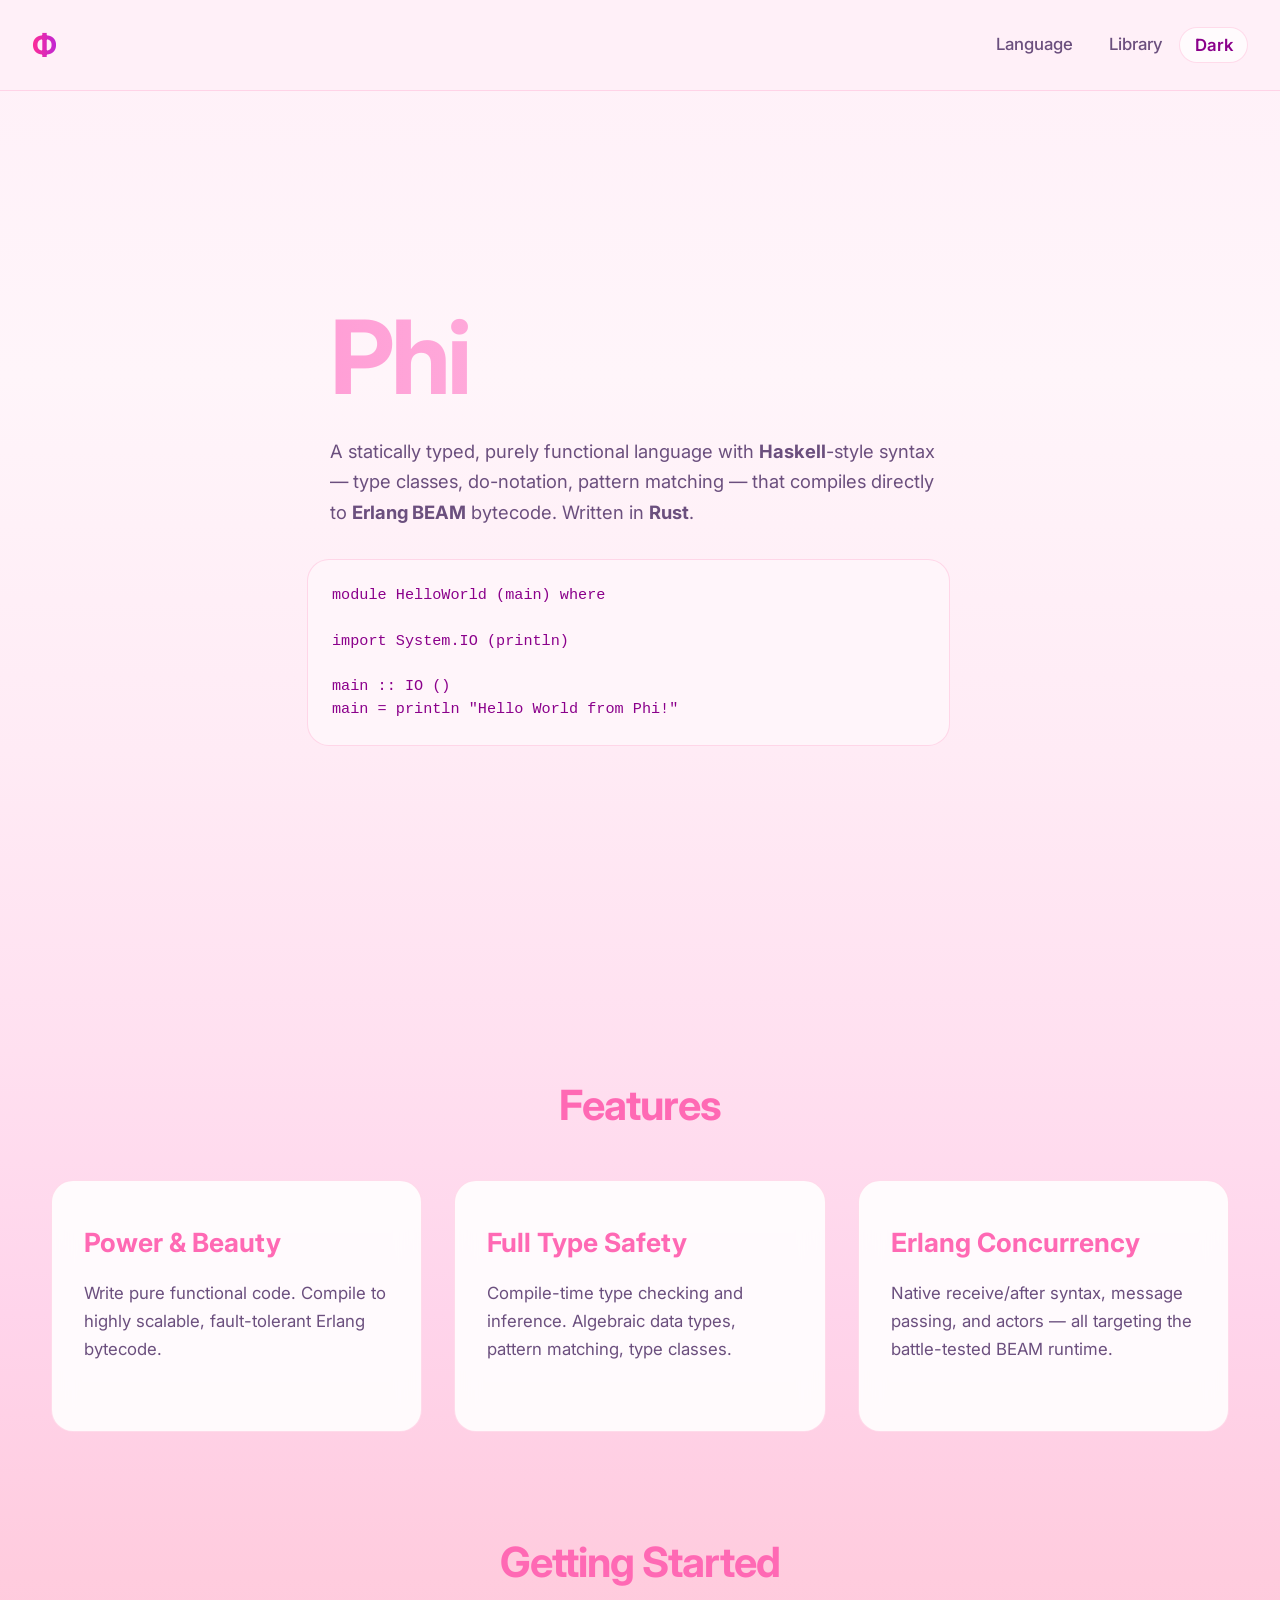
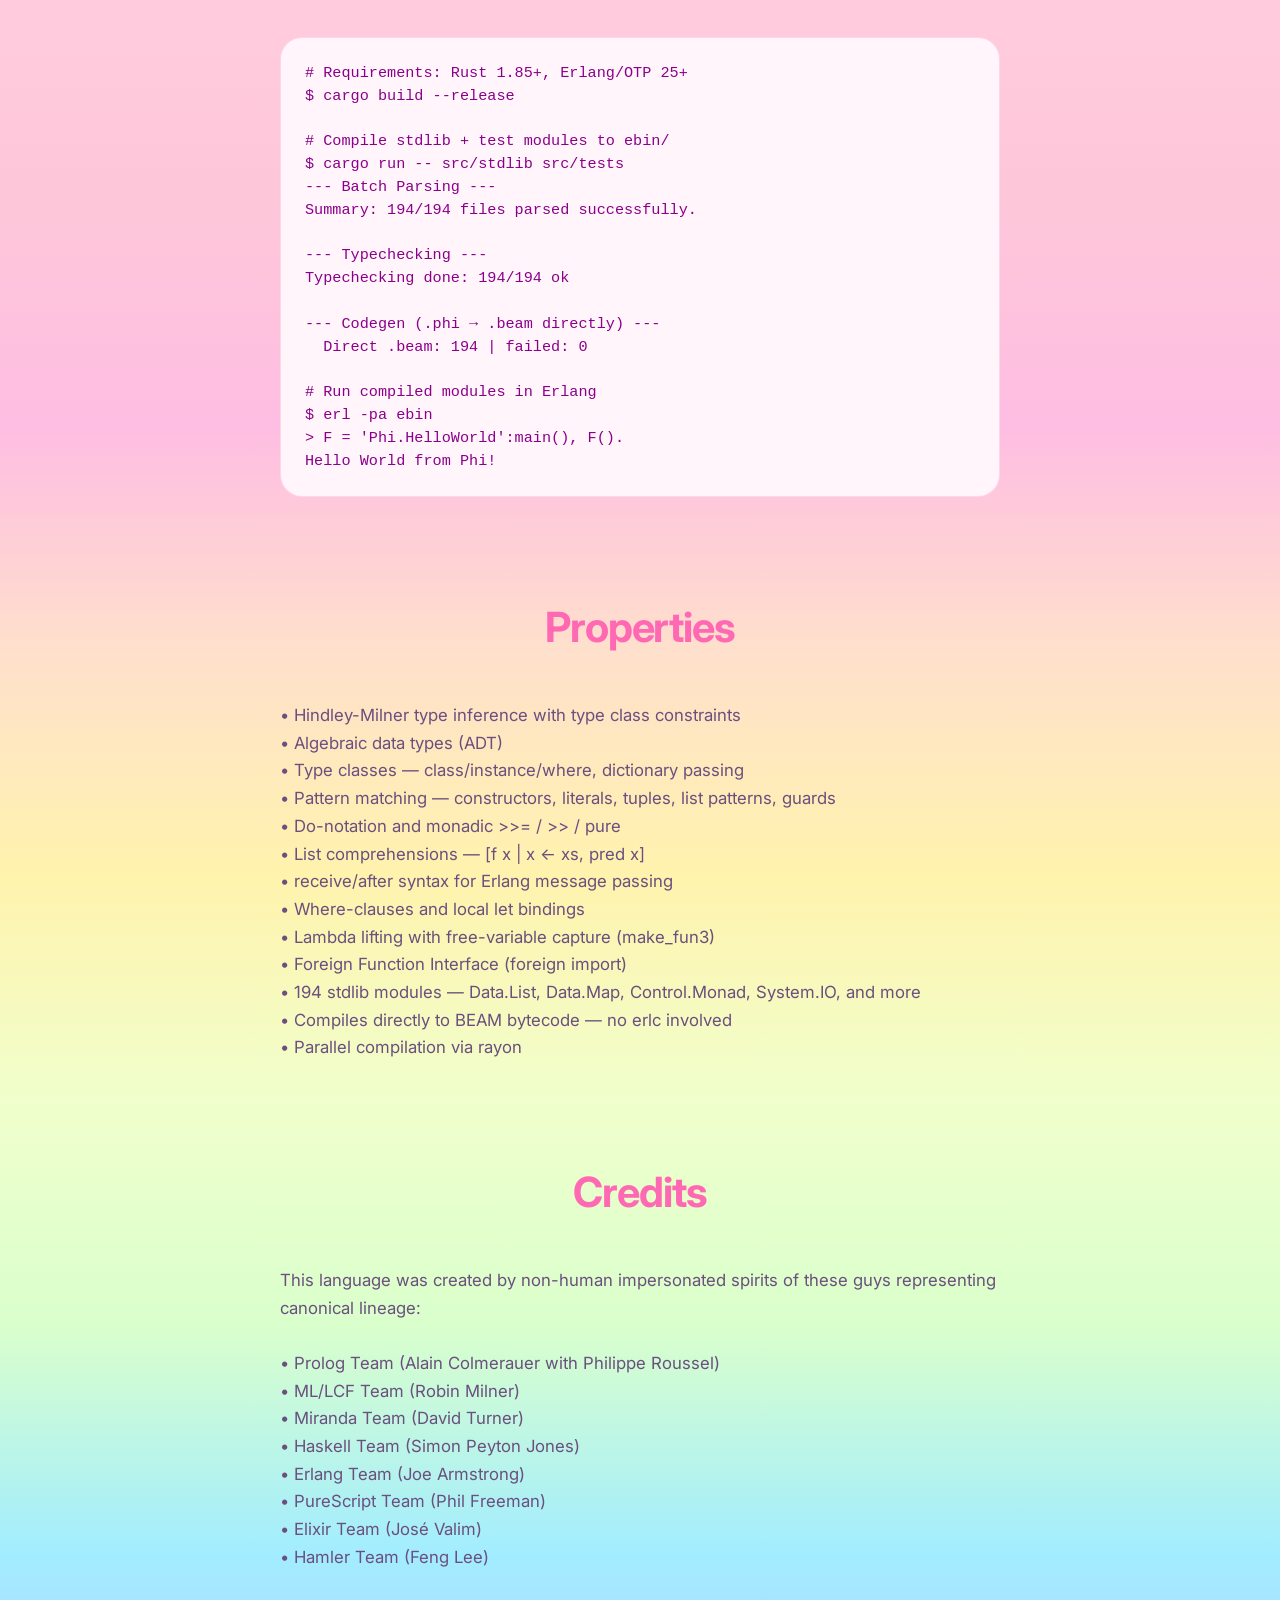
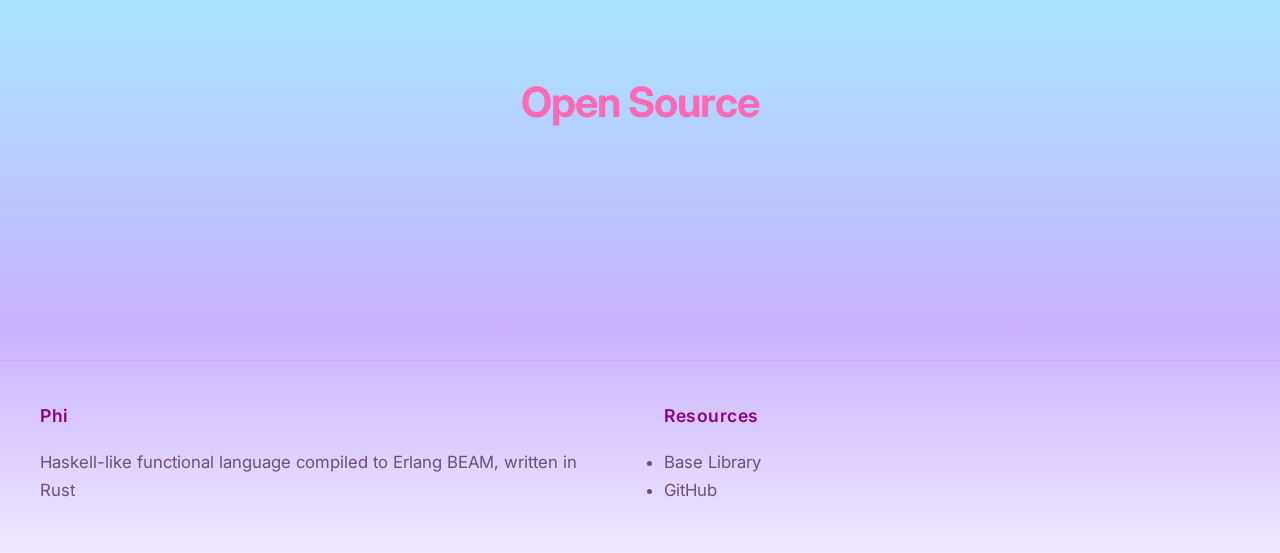
==== commit 31da578c: "Update README.md and docs/index.html" ====
--- a/docs/index.html
+++ b/docs/index.html
@@ -3,7 +3,7 @@
 <head>
     <meta charset="UTF-8">
     <meta name="viewport" content="width=device-width, initial-scale=1.0">
-    <title>Φ — Native PureScript for Erlang VM</title>
+    <title>Phi — Haskell-like functional language for the Erlang VM</title>
     <script>
         (function () {
             var storedTheme = localStorage.getItem('phi-docs-theme');
@@ -38,20 +38,13 @@
     <header>
         <div class="hero-content">
             <h1>Phi</h1>
-            <p class="hero-subtitle">Algebraic pure functional language <b>Phi</b>,
-            implementing <b>PureScript</b> and <b>Hamler</b> syntax and sematics,
-            rewritten in <b>Elixir</b> for <b>Erlang/OTP</b> concurrency model.
-             <!--Алгебраїчна чиста функціональна мова програмування Phi, яка реалізує синтаксис і семантику PureScript,
-                                    написана на Elixir для телекомунікаційної платформи <b>Erlang</b>.--></p>
-            <div style="margin-left:-23px;" class="code-snippet">module Main where
+            <p class="hero-subtitle">A statically typed, purely functional language with <b>Haskell</b>-style syntax — type classes, do-notation, pattern matching — that compiles directly to <b>Erlang BEAM</b> bytecode. Written in <b>Rust</b>.</p>
+            <div style="margin-left:-23px;" class="code-snippet">module HelloWorld (main) where
 
-import Prelude
-import Effect.Console (log)
+import System.IO (println)
 
-main :: Effect Unit
-main = do
-    log "Hello, Phi!"
-    log "Strongly-typed • Concurrent • Distributed"</div>
+main :: IO ()
+main = println "Hello World from Phi!"</div>
         </div>
         </div>
     </header>
@@ -69,57 +62,53 @@
                     <p>Compile-time type checking and inference. Algebraic data types, pattern matching, type classes.</p>
                 </div>
                 <div class="product-card">
-                    <h3>Effectful Concurrency</h3>
-                    <p>Actors, OTP behaviours, supervision trees — all with PureScript syntax.</p>
+                    <h3>Erlang Concurrency</h3>
+                    <p>Native receive/after syntax, message passing, and actors — all targeting the battle-tested BEAM runtime.</p>
                 </div>
             </div>
         </section>
 
         <section>
-            <h2>Announcement</h2>
+            <h2>Getting Started</h2>
             <div style="max-width:720px;margin:0 auto;">
                 <pre class="code-snippet">
-$ mix deps.get
-$ mix phi.repl
-Phi Interactive REPL
-Type :quit to exit, :reset to clear bindings
-Library loaded. Ready.
-ф> import Control.Process
-ф> getSelf
-#PID&lt;0.94.0&gt;
-ф> import Control.Application
-ф> loadedApplications
-[
-  %{name: :logger, vsn: ~c"1.18.4", desc: ~c"logger"},
-  %{name: :mix, vsn: ~c"1.18.4", desc: ~c"mix"},
-  %{name: :iex, vsn: ~c"1.18.4", desc: ~c"iex"},
-  %{name: :phi, vsn: ~c"0.3.1", desc: ~c"The Phi Programming Language",
-  %{name: :ex_unit, vsn: ~c"1.18.4"', desc: ~c"ex_unit"},
-  %{name: :stdlib, vsn: ~c"7.0.2", desc: ~C"ERTS CXC 138 10"},
-  %{name: :crypto, vsn: ~c"5.6"', desc: ~c "CRYPTO" },
-  %{name: :compiler, vsn: ~c"9.0.1", desc: ~C"ERTS CXC 138 10"},
-  %{name: :elixir, vsn: ~c"1.18.4", desc: ~c"elixir"},
-  %{name: :kernel, vsn: ~C"10.3.2"', desc: ~C"ERTS CXC 138 10"}
-]
+# Requirements: Rust 1.85+, Erlang/OTP 25+
+$ cargo build --release
+
+# Compile stdlib + test modules to ebin/
+$ cargo run -- src/stdlib src/tests
+--- Batch Parsing ---
+Summary: 194/194 files parsed successfully.
+
+--- Typechecking ---
+Typechecking done: 194/194 ok
+
+--- Codegen (.phi → .beam directly) ---
+  Direct .beam: 194 | failed: 0
+
+# Run compiled modules in Erlang
+$ erl -pa ebin
+> F = 'Phi.HelloWorld':main(), F().
+Hello World from Phi!
 </pre>
             </div>
         </section>
         <section>
             <h2>Properties</h2>
             <div style="max-width:720px;margin:0 auto;">
-• Functional programming<br>
-• Functions, higher-order functions<br>
-• Algebraic data type (ADT)<br>
-• PureScript syntax and Hamler base library<br>
-• Compilation of base library in seconds<br>
-• Compile-time type checkig and inference<br>
-• Currying and partial application<br>
-• Pattern matching, and effective guards<br>
-• List comprehension<br>
-• Featured Absence of HKT<br>
-• Applicative and Monad<br>
-• Advanced module system<br>
-• Built-in concurrency<br>
+• Hindley-Milner type inference with type class constraints<br>
+• Algebraic data types (ADT)<br>
+• Type classes — class/instance/where, dictionary passing<br>
+• Pattern matching — constructors, literals, tuples, list patterns, guards<br>
+• Do-notation and monadic &gt;&gt;= / &gt;&gt; / pure<br>
+• List comprehensions — [f x | x &lt;- xs, pred x]<br>
+• receive/after syntax for Erlang message passing<br>
+• Where-clauses and local let bindings<br>
+• Lambda lifting with free-variable capture (make_fun3)<br>
+• Foreign Function Interface (foreign import)<br>
+• 194 stdlib modules — Data.List, Data.Map, Control.Monad, System.IO, and more<br>
+• Compiles directly to BEAM bytecode — no erlc involved<br>
+• Parallel compilation via rayon<br>
             </div>
         </section>
 
@@ -153,7 +142,7 @@
         <div class="footer-columns">
             <div>
                 <h4>Phi</h4>
-                <p>PureScript written in Elixir for Erlang/OTP</p>
+                <p>Haskell-like functional language compiled to Erlang BEAM, written in Rust</p>
             </div>
             <div>
                 <h4>Resources</h4>
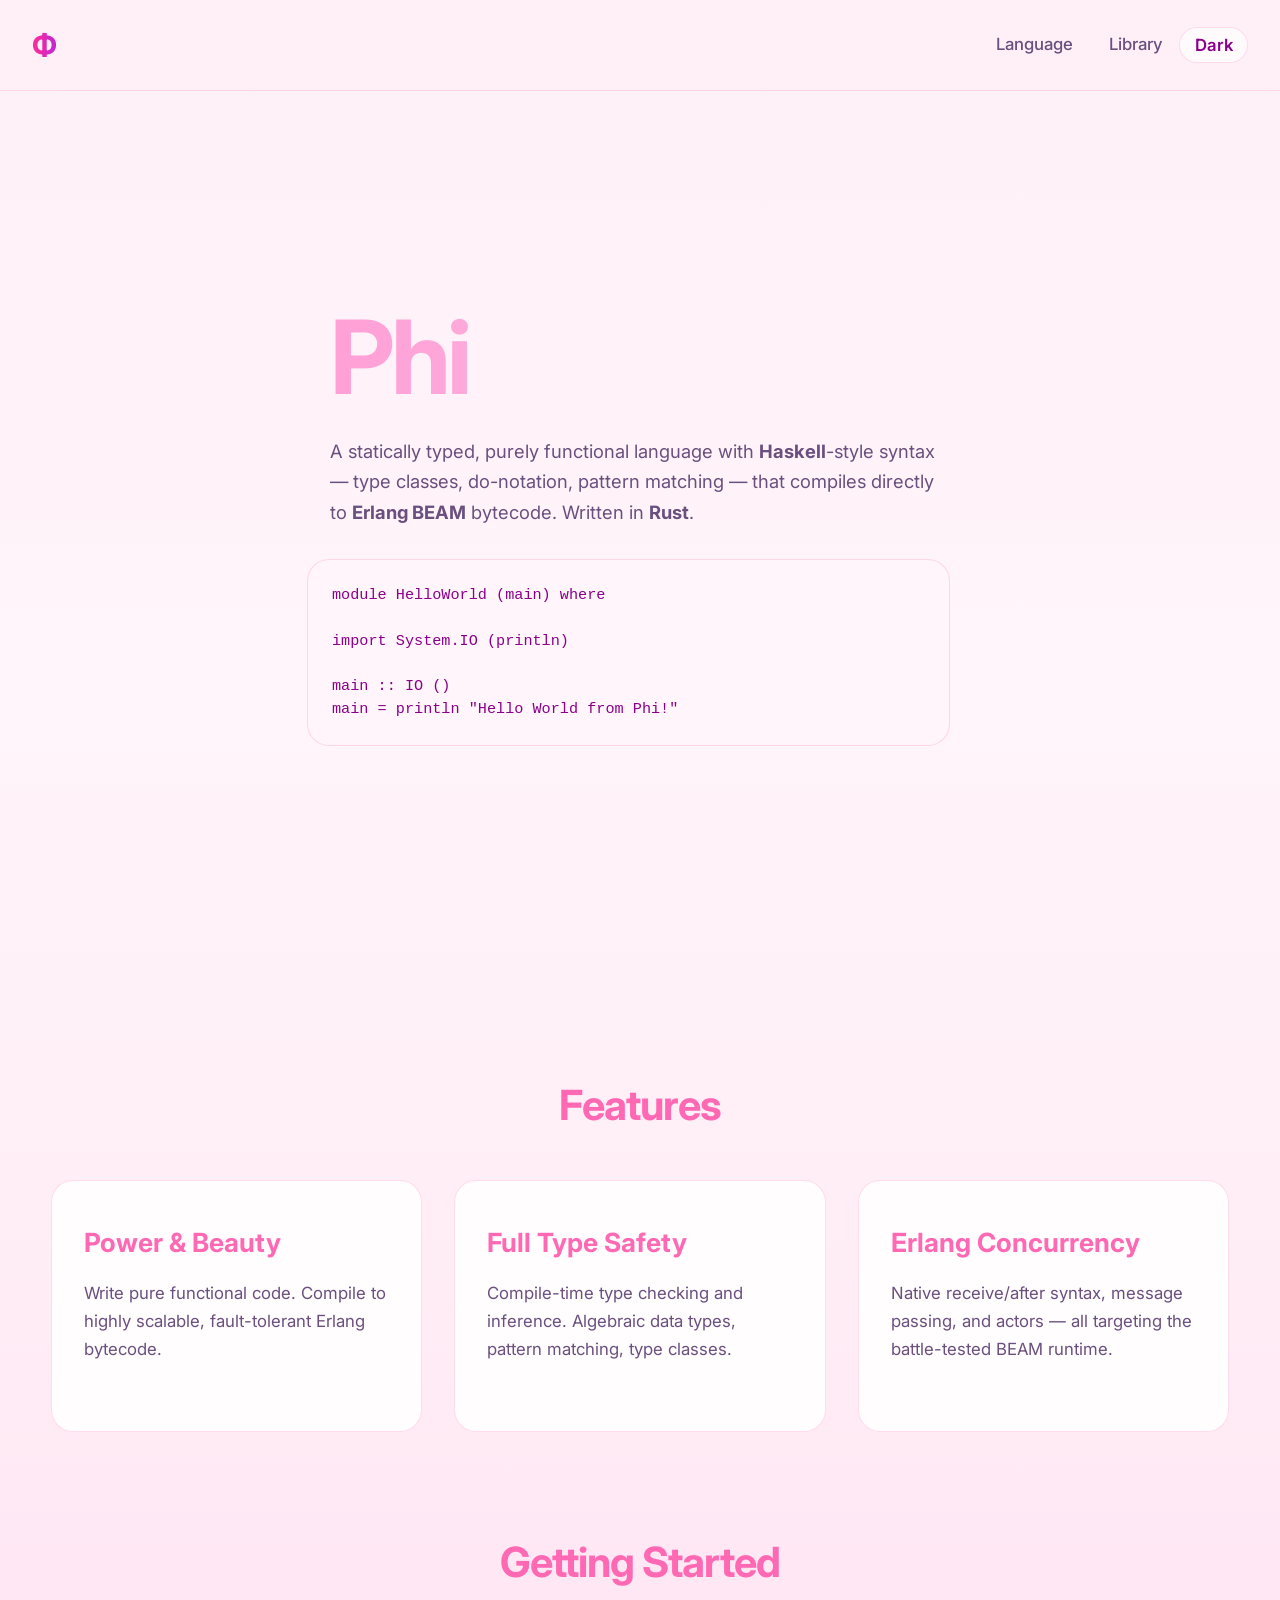
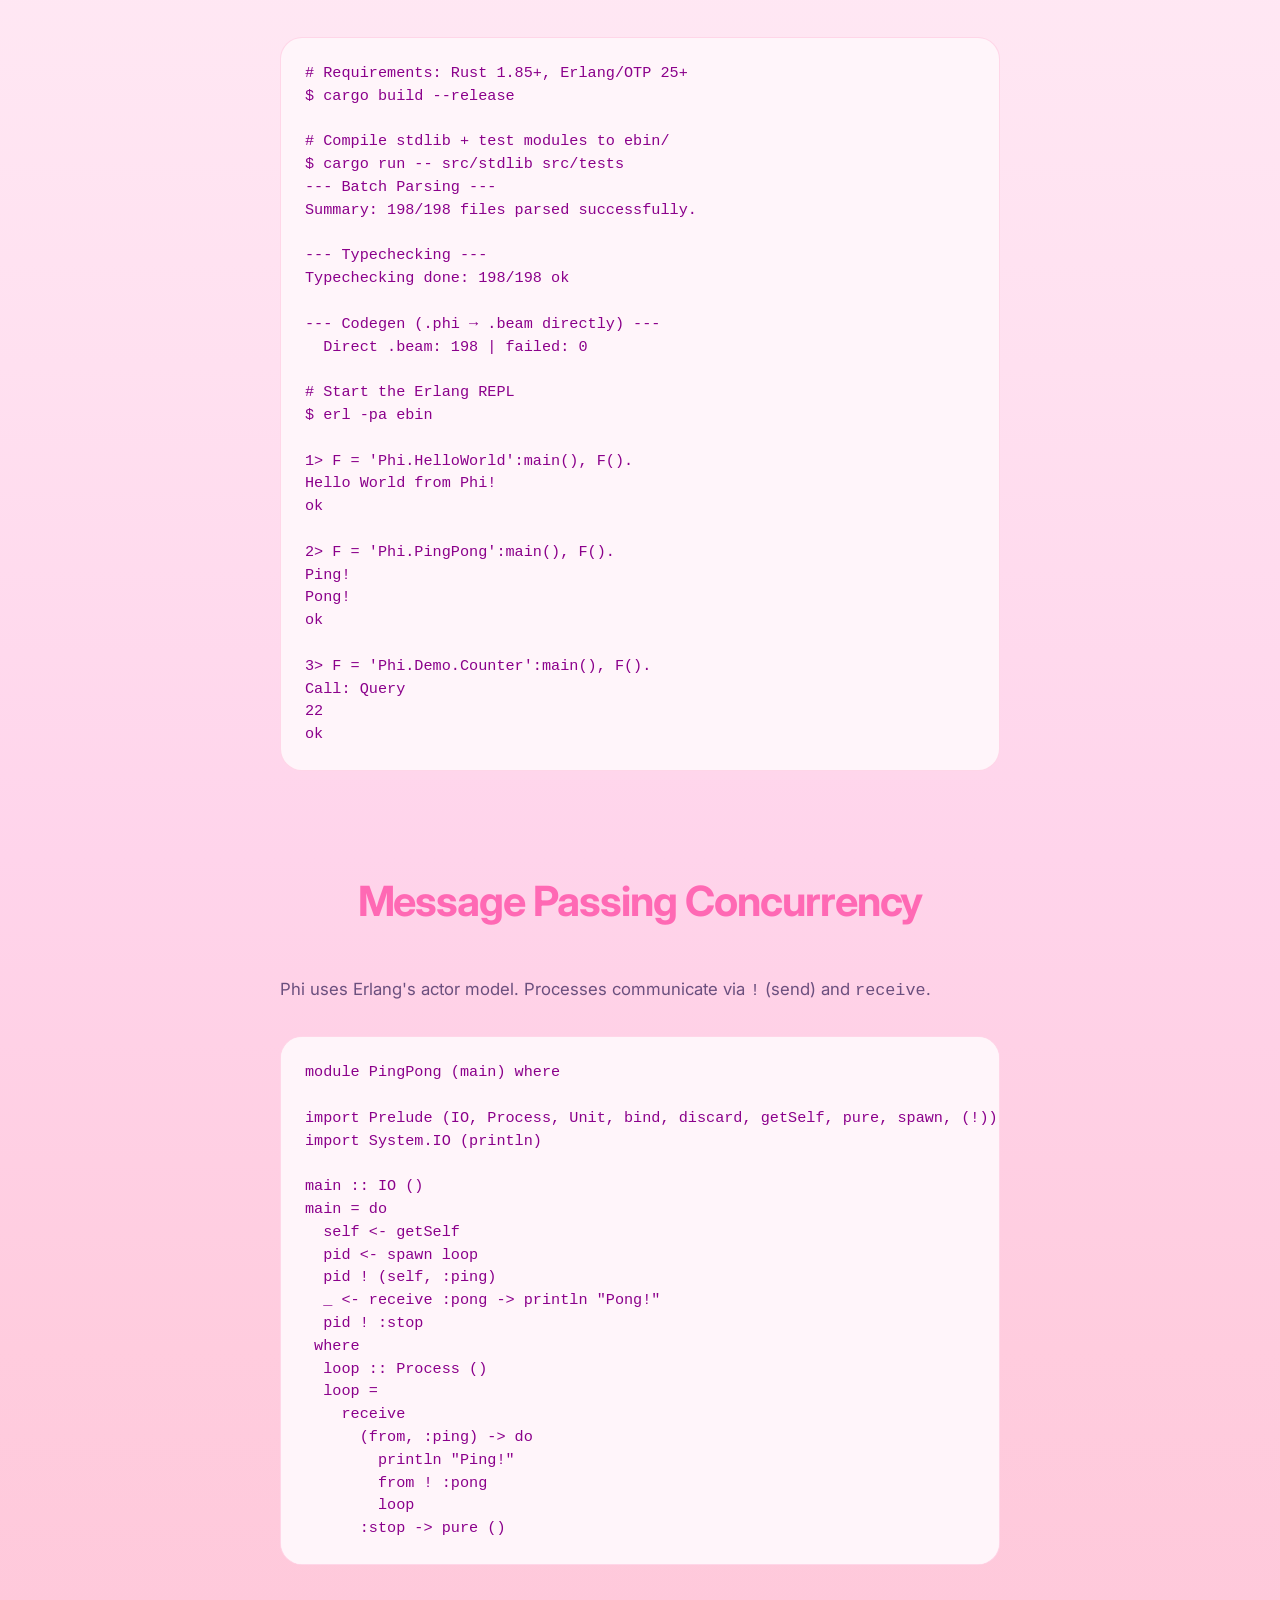
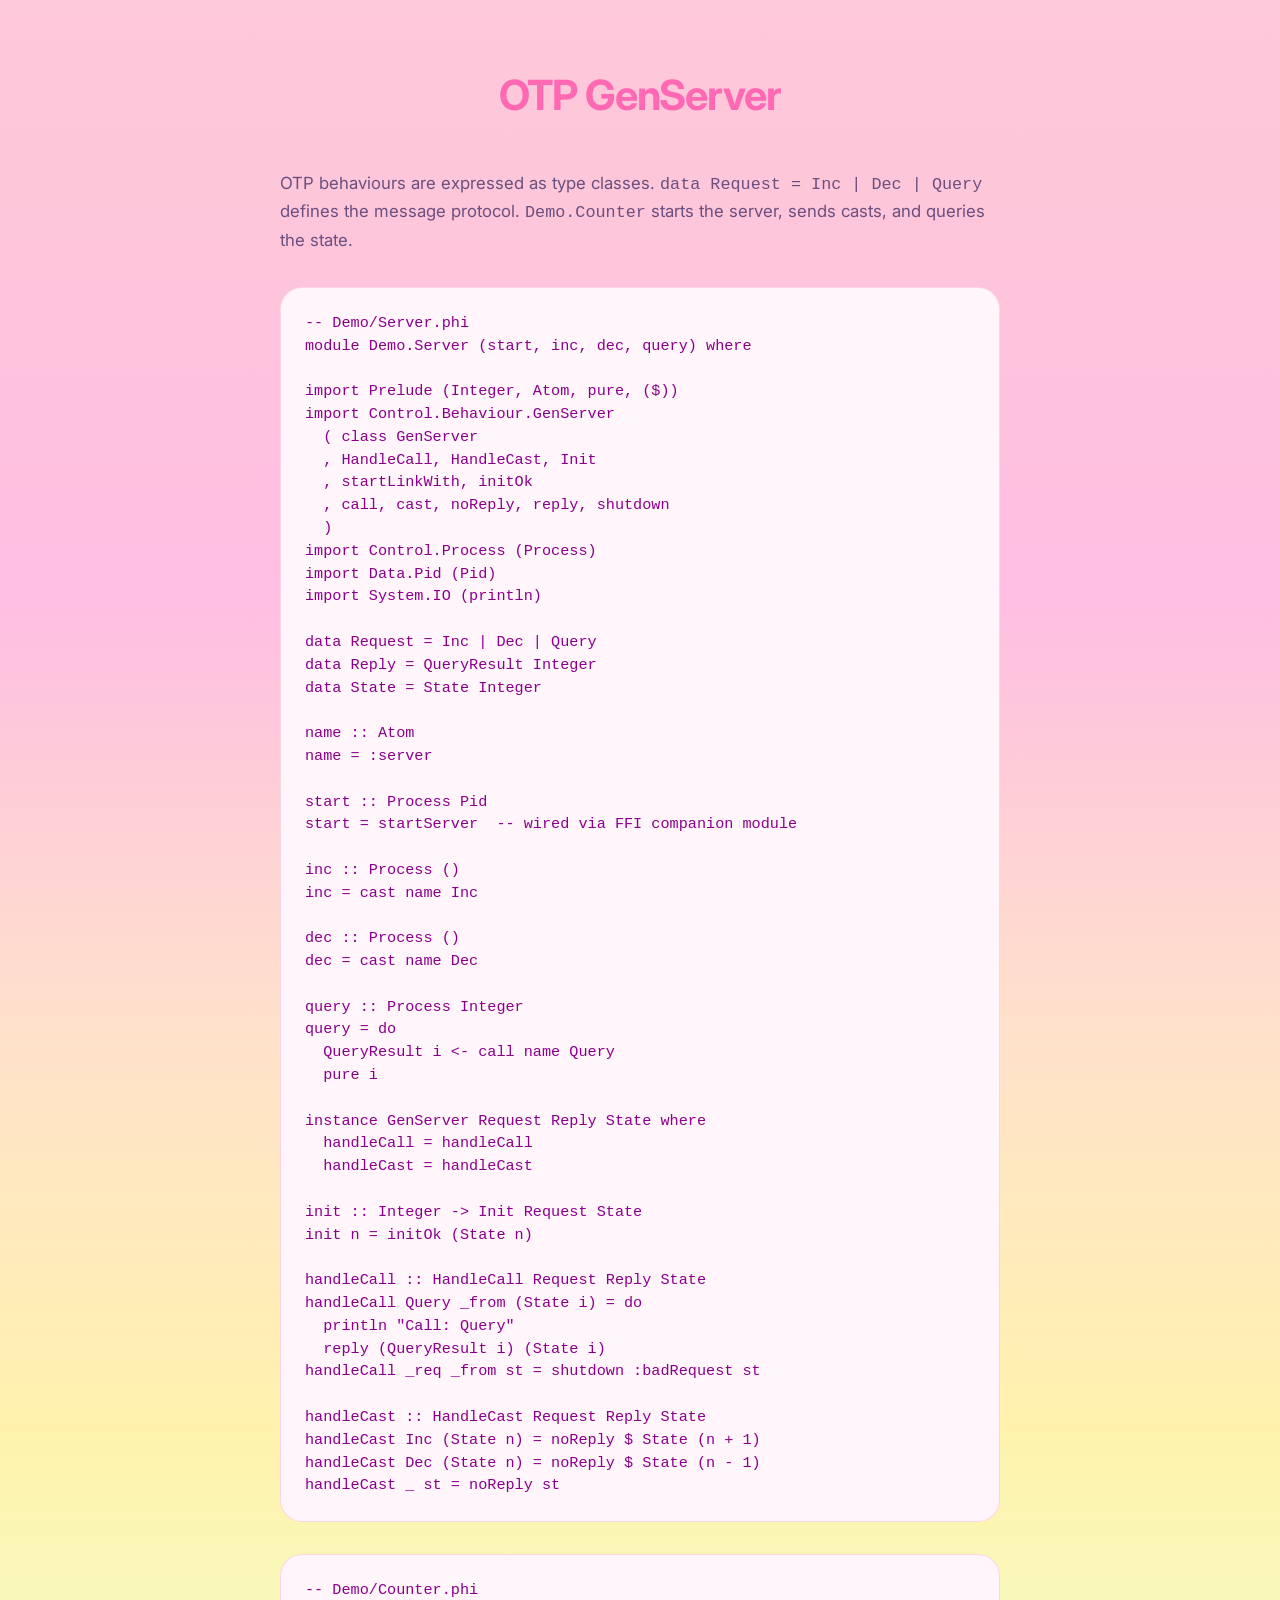
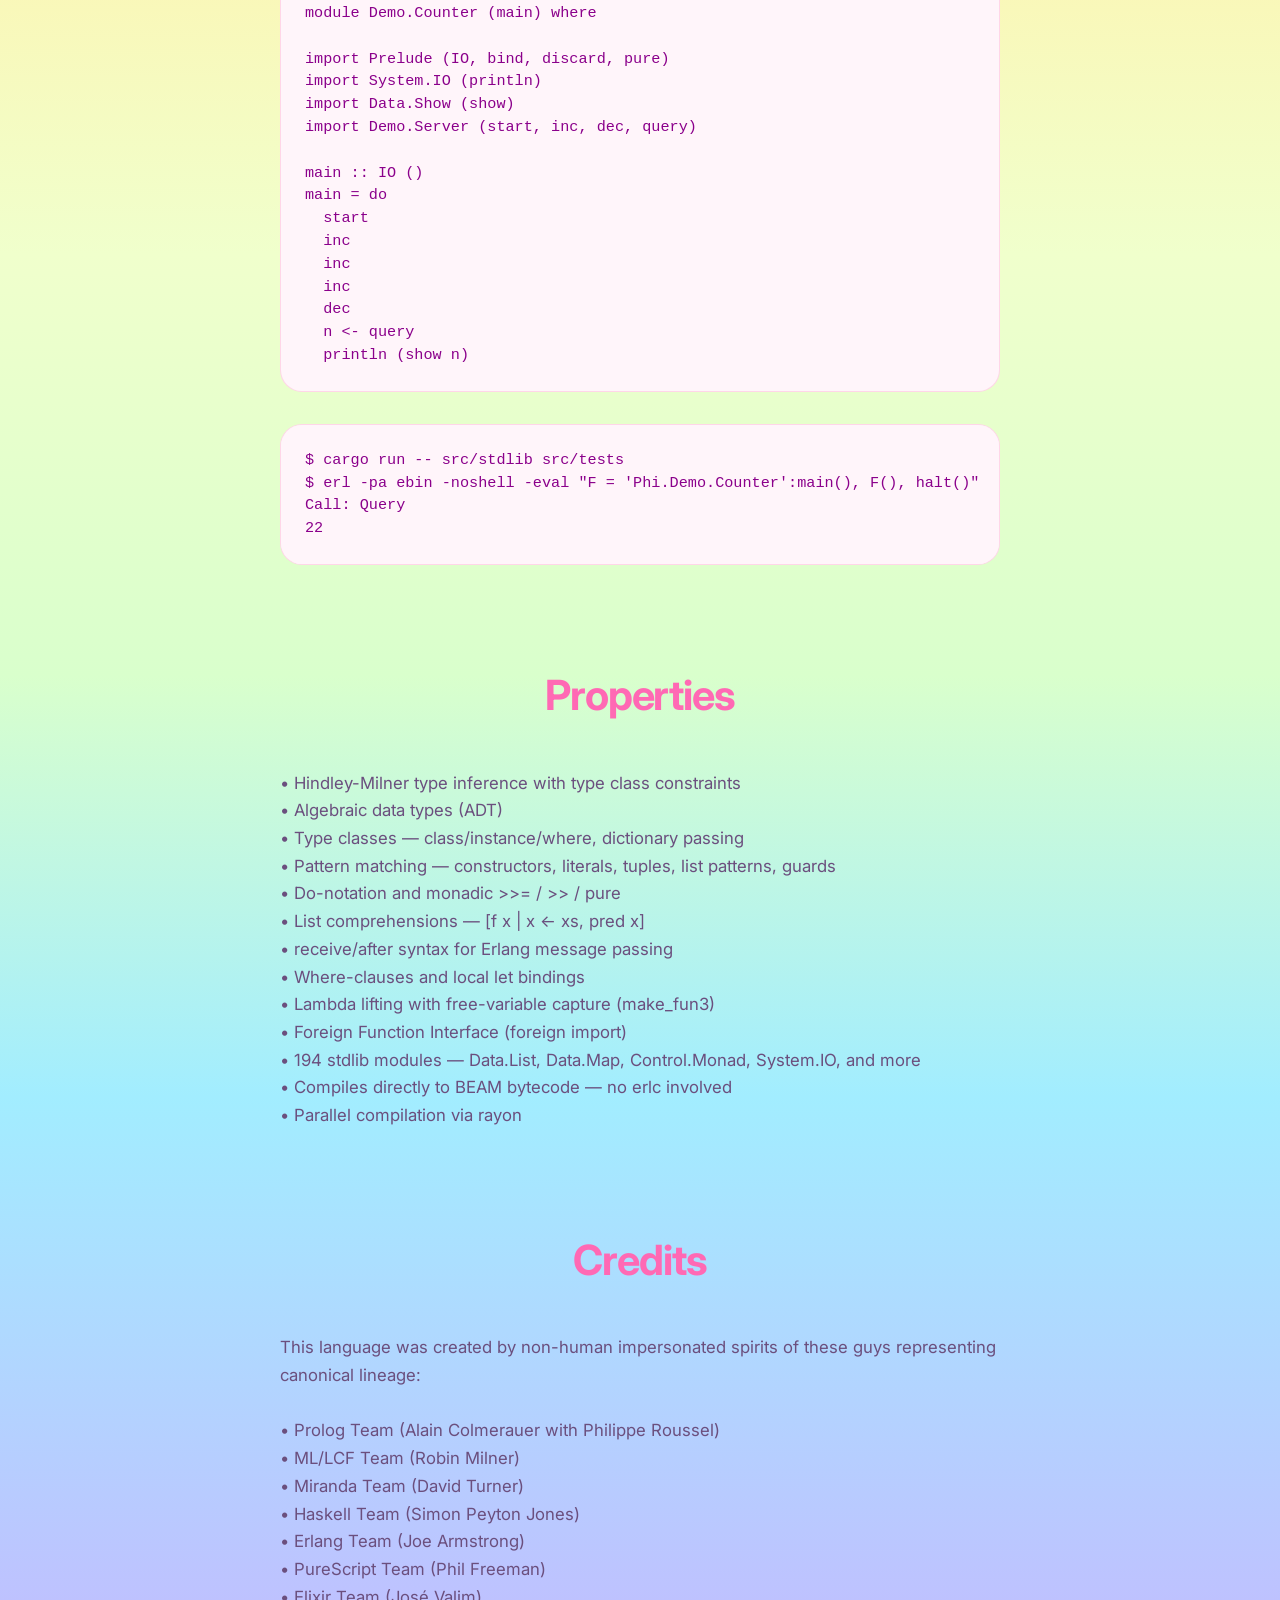
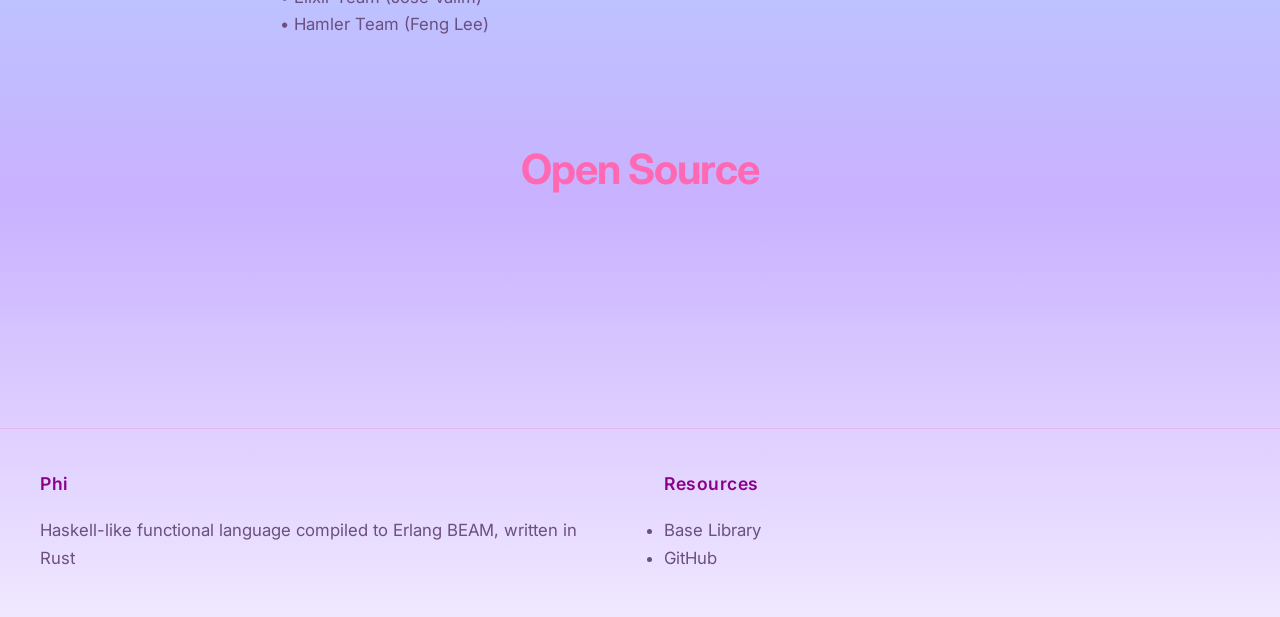
==== commit ac1e9d2f: "Add Counter example" ====
--- a/docs/index.html
+++ b/docs/index.html
@@ -78,21 +78,141 @@
 # Compile stdlib + test modules to ebin/
 $ cargo run -- src/stdlib src/tests
 --- Batch Parsing ---
-Summary: 194/194 files parsed successfully.
+Summary: 198/198 files parsed successfully.
 
 --- Typechecking ---
-Typechecking done: 194/194 ok
+Typechecking done: 198/198 ok
 
 --- Codegen (.phi → .beam directly) ---
-  Direct .beam: 194 | failed: 0
-
-# Run compiled modules in Erlang
+  Direct .beam: 198 | failed: 0
+
+# Start the Erlang REPL
 $ erl -pa ebin
-> F = 'Phi.HelloWorld':main(), F().
+
+1&gt; F = 'Phi.HelloWorld':main(), F().
 Hello World from Phi!
+ok
+
+2&gt; F = 'Phi.PingPong':main(), F().
+Ping!
+Pong!
+ok
+
+3&gt; F = 'Phi.Demo.Counter':main(), F().
+Call: Query
+22
+ok
 </pre>
             </div>
         </section>
+        <section>
+            <h2>Message Passing Concurrency</h2>
+            <div style="max-width:720px;margin:0 auto;">
+                <p>Phi uses Erlang's actor model. Processes communicate via <code>!</code> (send) and <code>receive</code>.</p>
+                <pre class="code-snippet">module PingPong (main) where
+
+import Prelude (IO, Process, Unit, bind, discard, getSelf, pure, spawn, (!))
+import System.IO (println)
+
+main :: IO ()
+main = do
+  self &lt;- getSelf
+  pid &lt;- spawn loop
+  pid ! (self, :ping)
+  _ &lt;- receive :pong -&gt; println "Pong!"
+  pid ! :stop
+ where
+  loop :: Process ()
+  loop =
+    receive
+      (from, :ping) -&gt; do
+        println "Ping!"
+        from ! :pong
+        loop
+      :stop -&gt; pure ()</pre>
+            </div>
+        </section>
+
+        <section>
+            <h2>OTP GenServer</h2>
+            <div style="max-width:720px;margin:0 auto;">
+                <p>OTP behaviours are expressed as type classes. <code>data Request = Inc | Dec | Query</code> defines the message protocol. <code>Demo.Counter</code> starts the server, sends casts, and queries the state.</p>
+                <pre class="code-snippet">-- Demo/Server.phi
+module Demo.Server (start, inc, dec, query) where
+
+import Prelude (Integer, Atom, pure, ($))
+import Control.Behaviour.GenServer
+  ( class GenServer
+  , HandleCall, HandleCast, Init
+  , startLinkWith, initOk
+  , call, cast, noReply, reply, shutdown
+  )
+import Control.Process (Process)
+import Data.Pid (Pid)
+import System.IO (println)
+
+data Request = Inc | Dec | Query
+data Reply = QueryResult Integer
+data State = State Integer
+
+name :: Atom
+name = :server
+
+start :: Process Pid
+start = startServer  -- wired via FFI companion module
+
+inc :: Process ()
+inc = cast name Inc
+
+dec :: Process ()
+dec = cast name Dec
+
+query :: Process Integer
+query = do
+  QueryResult i &lt;- call name Query
+  pure i
+
+instance GenServer Request Reply State where
+  handleCall = handleCall
+  handleCast = handleCast
+
+init :: Integer -&gt; Init Request State
+init n = initOk (State n)
+
+handleCall :: HandleCall Request Reply State
+handleCall Query _from (State i) = do
+  println "Call: Query"
+  reply (QueryResult i) (State i)
+handleCall _req _from st = shutdown :badRequest st
+
+handleCast :: HandleCast Request Reply State
+handleCast Inc (State n) = noReply $ State (n + 1)
+handleCast Dec (State n) = noReply $ State (n - 1)
+handleCast _ st = noReply st</pre>
+                <pre class="code-snippet">-- Demo/Counter.phi
+module Demo.Counter (main) where
+
+import Prelude (IO, bind, discard, pure)
+import System.IO (println)
+import Data.Show (show)
+import Demo.Server (start, inc, dec, query)
+
+main :: IO ()
+main = do
+  start
+  inc
+  inc
+  inc
+  dec
+  n &lt;- query
+  println (show n)</pre>
+                <pre class="code-snippet">$ cargo run -- src/stdlib src/tests
+$ erl -pa ebin -noshell -eval "F = 'Phi.Demo.Counter':main(), F(), halt()"
+Call: Query
+22</pre>
+            </div>
+        </section>
+
         <section>
             <h2>Properties</h2>
             <div style="max-width:720px;margin:0 auto;">
